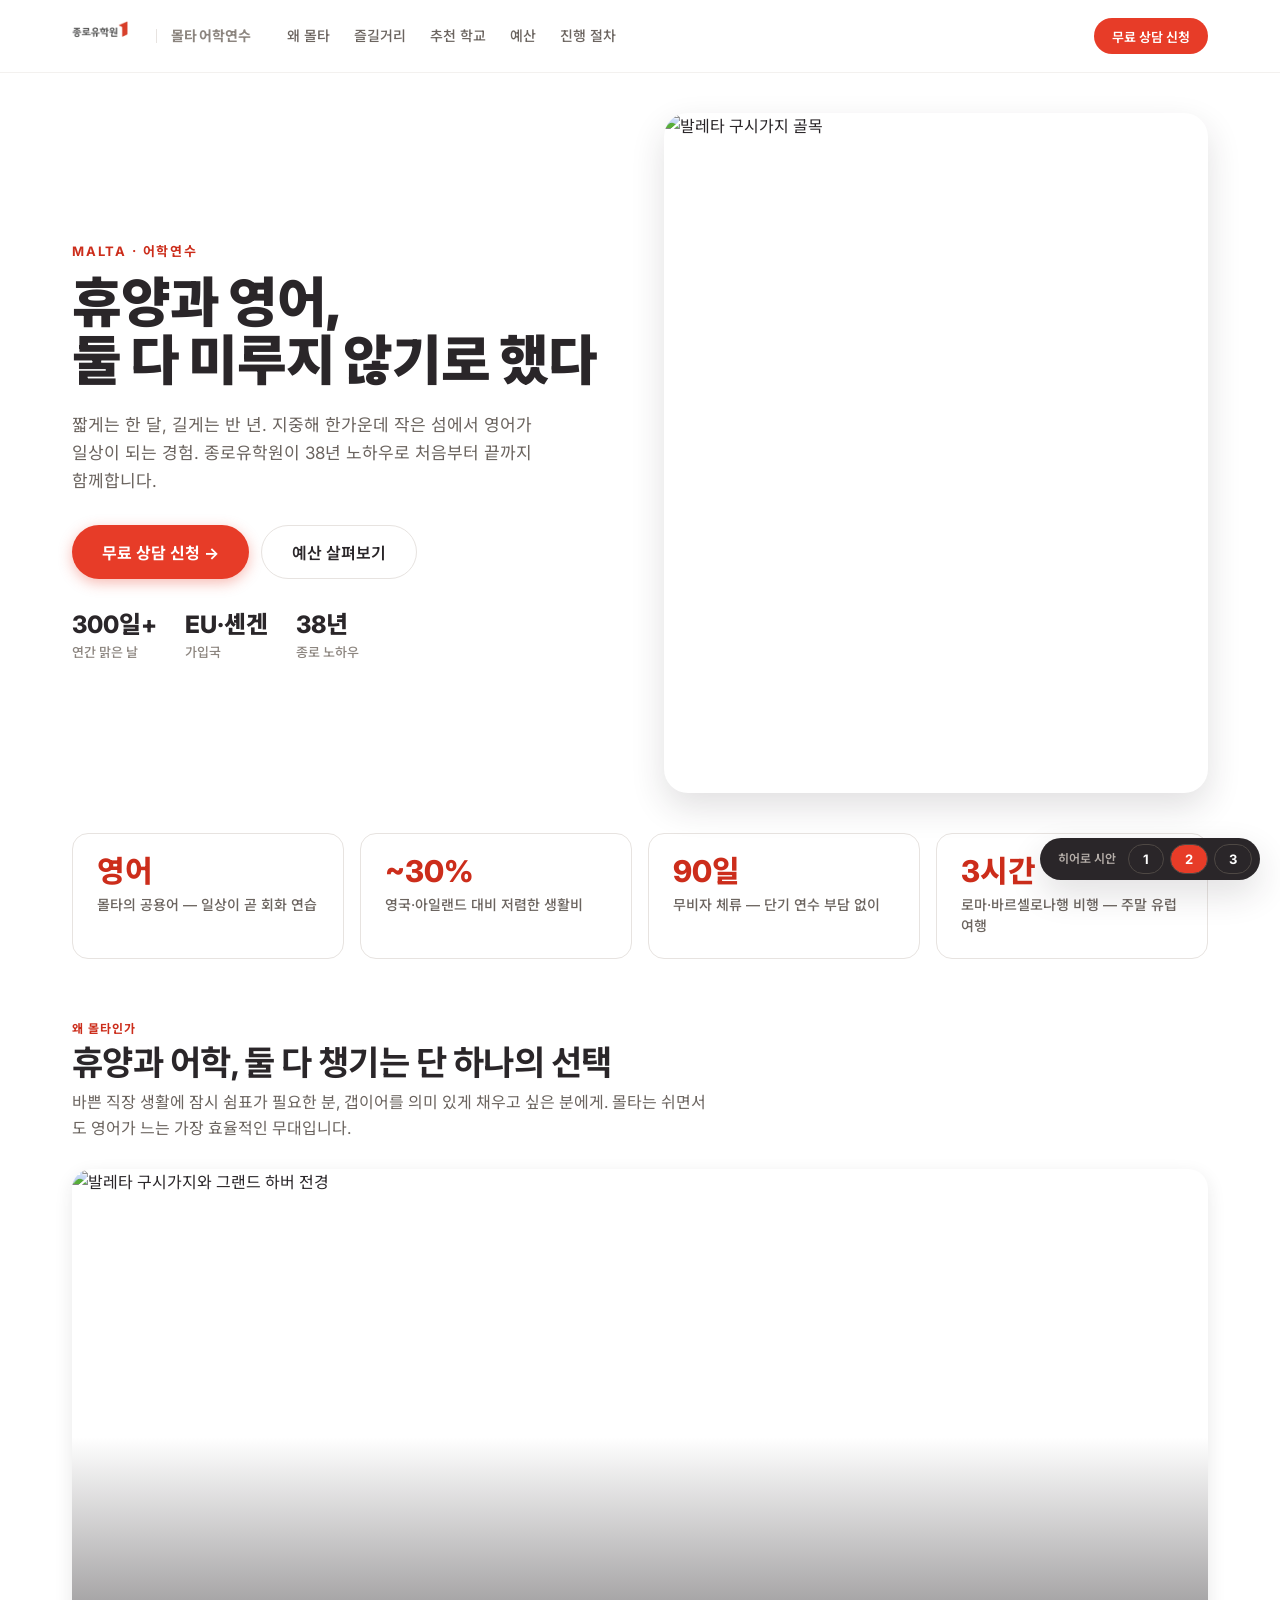
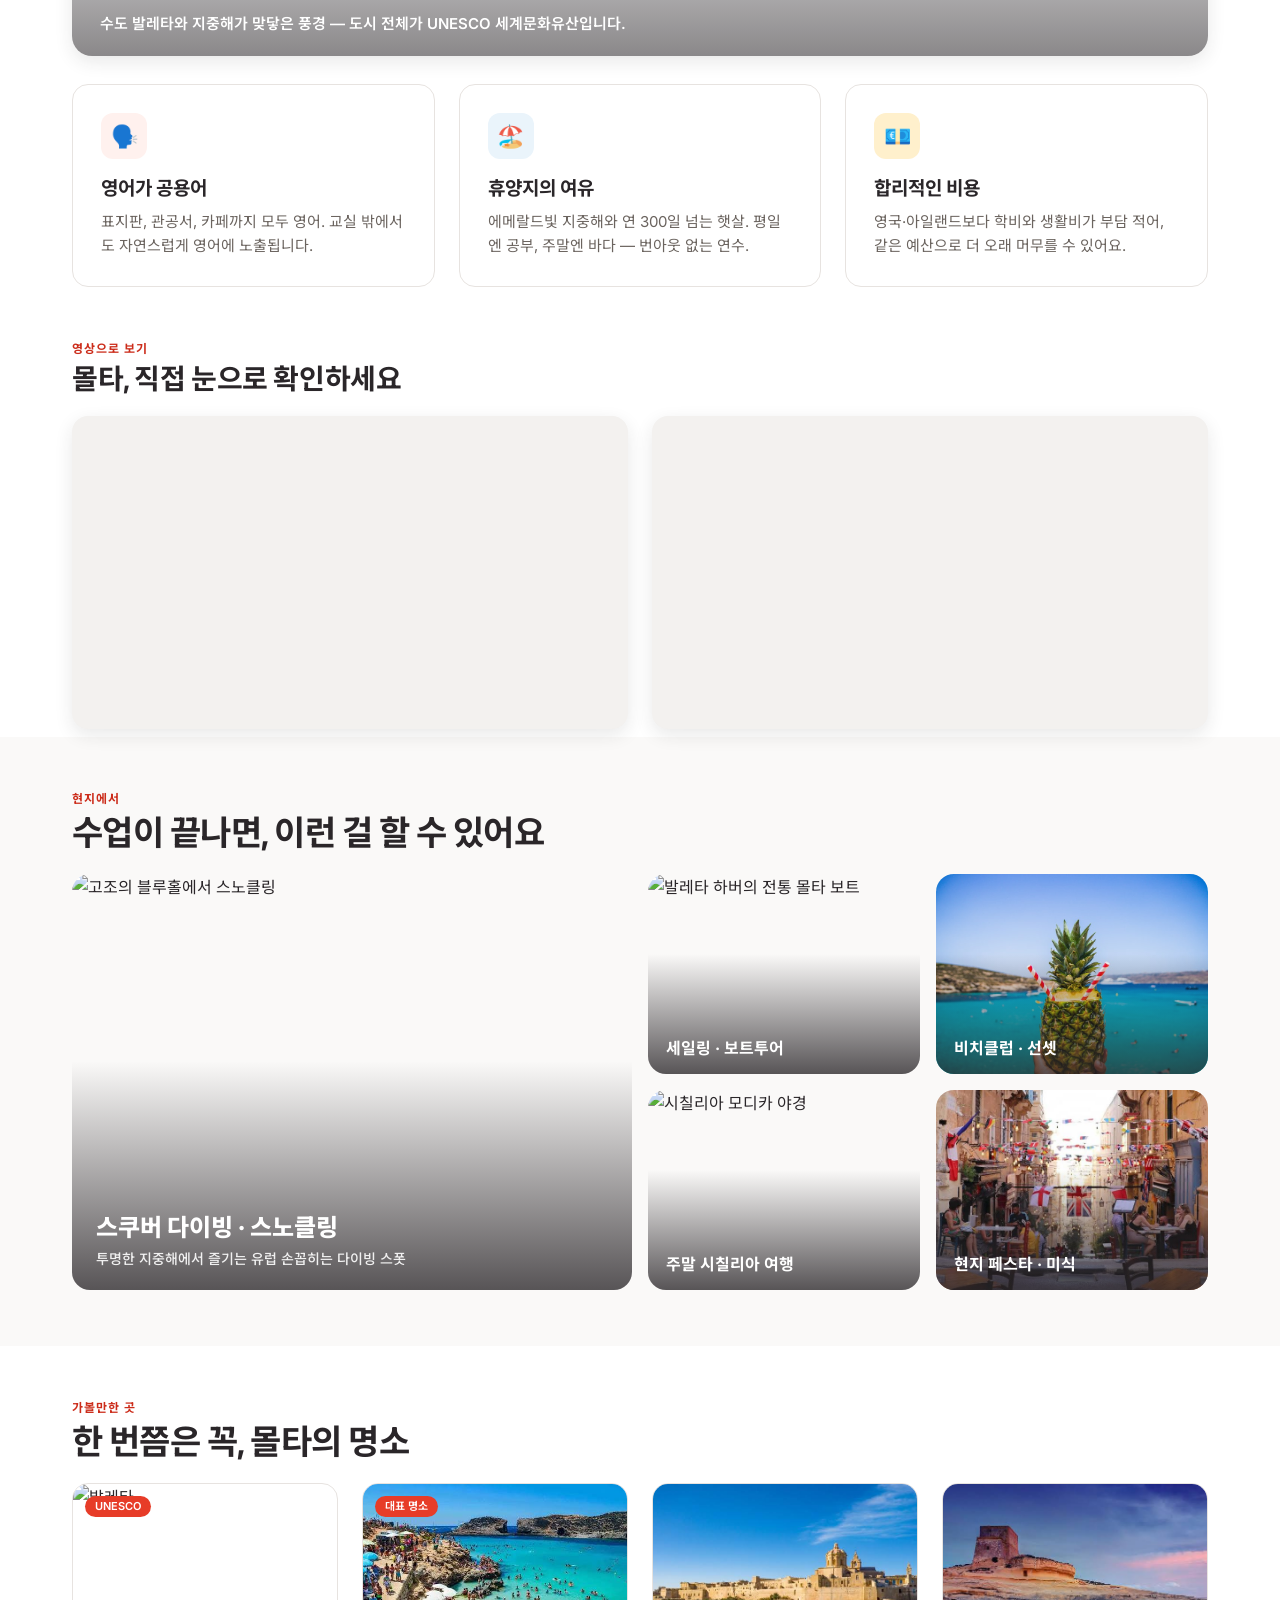
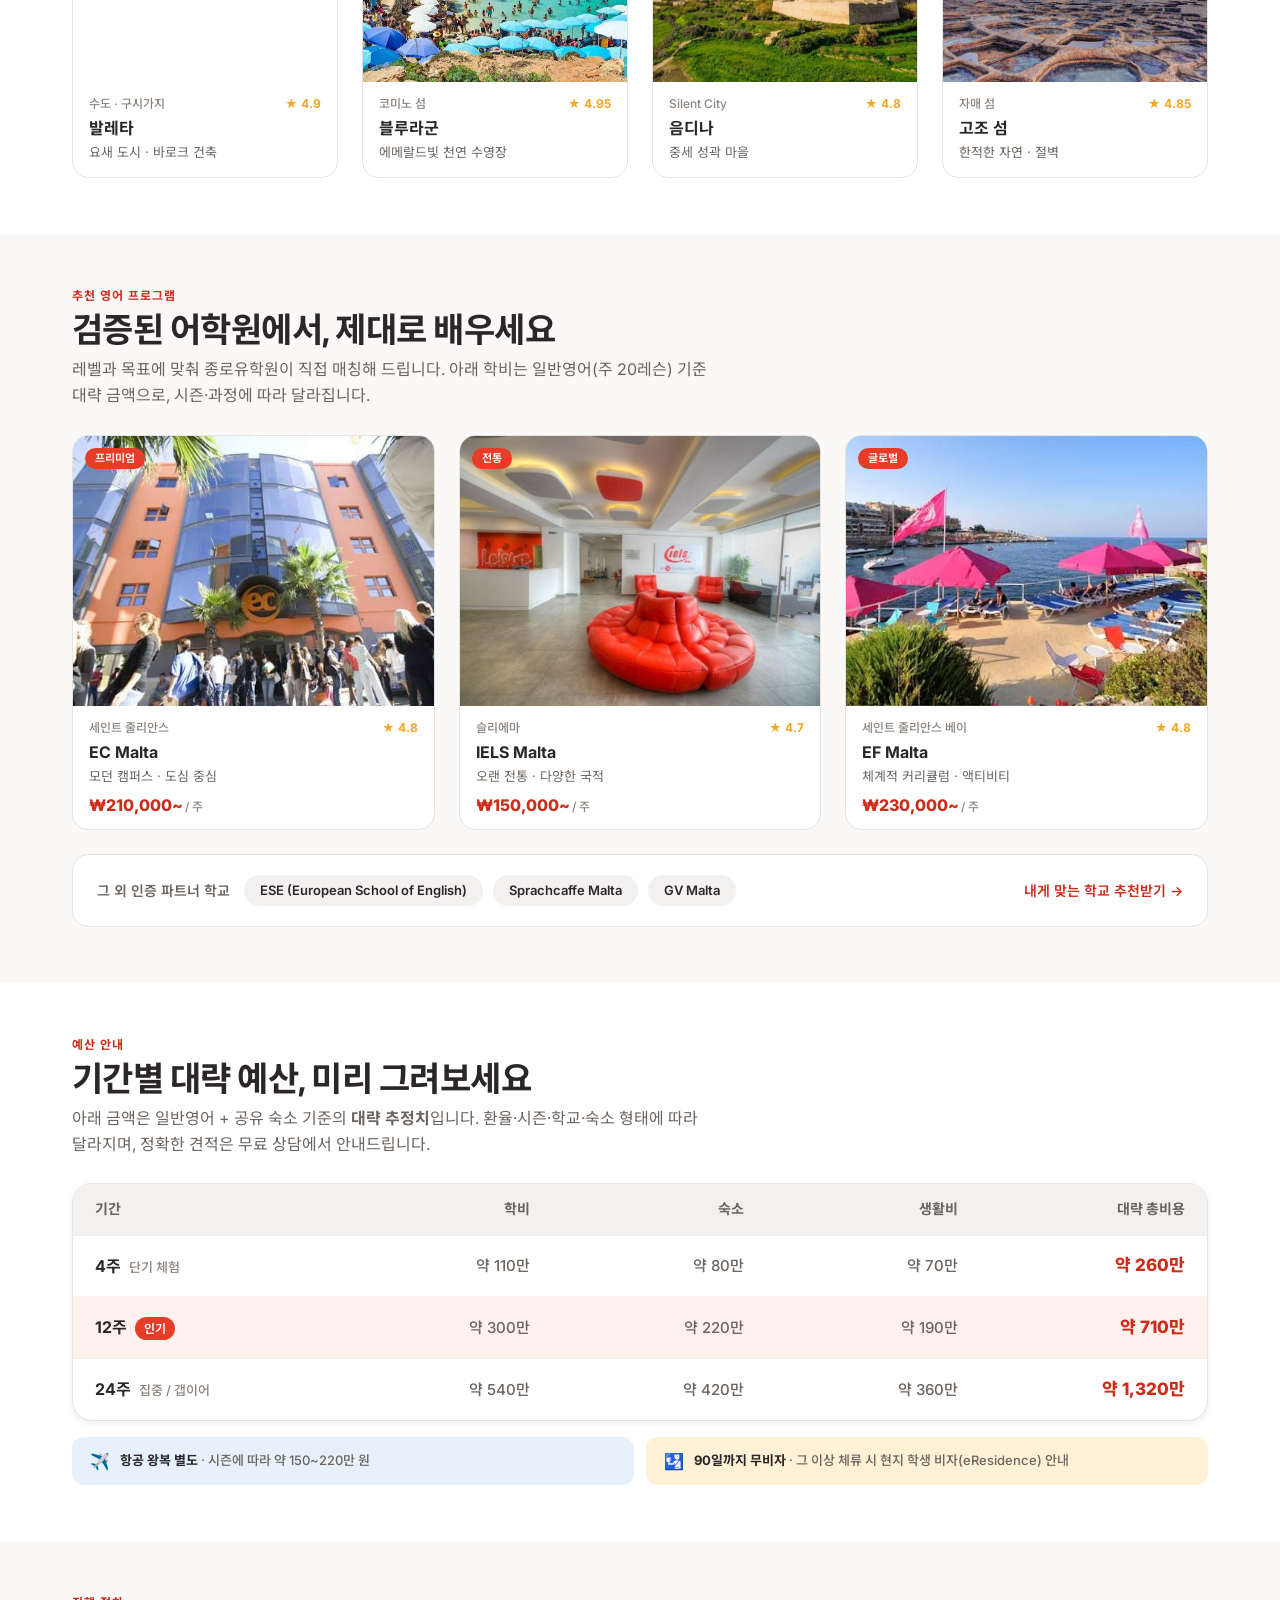
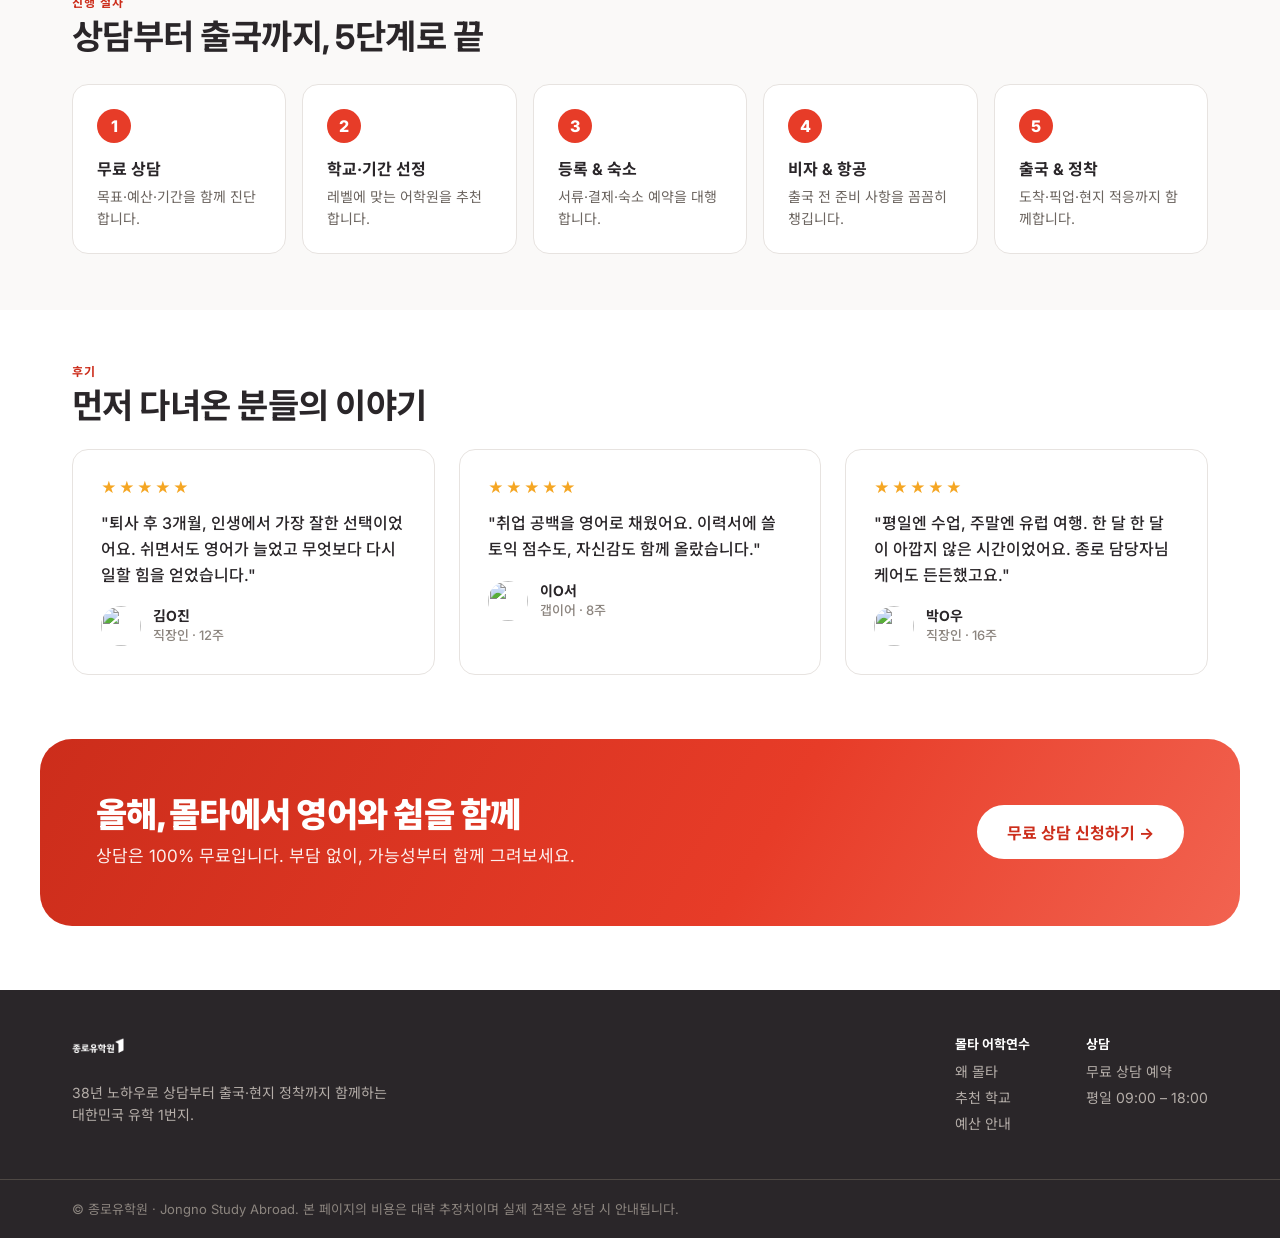
==== index.html @ cf0089ed "Add Malta language school marketing landing page" ====
<!DOCTYPE html>
<html lang="ko">
<head>
<meta charset="utf-8">
<meta name="viewport" content="width=device-width, initial-scale=1">
<title>몰타 어학연수 — 종로유학원</title>
<link rel="preconnect" href="https://fonts.googleapis.com">
<link rel="preconnect" href="https://fonts.gstatic.com" crossorigin>
<link href="https://fonts.googleapis.com/css2?family=Inter:wght@400;500;600;700;800;900&family=Noto+Sans+KR:wght@400;500;600;700;800;900&display=swap" rel="stylesheet">
<style>
/* ── Tokens ── */
:root {
  --color-primary-50:  #FFF1EE;
  --color-primary-100: #FFDED7;
  --color-primary-200: #FFB9AC;
  --color-primary-300: #FB8E7A;
  --color-primary-400: #F26350;
  --color-primary-500: #E73C28;
  --color-primary-600: #CC2D1B;
  --color-primary-700: #A62313;
  --color-accent-50:  #EAF4FB;
  --color-accent-500: #2188D9;
  --color-warm-100: #FFF0CC;
  --color-warm-500: #F5A623;
  --color-neutral-0:    #FFFFFF;
  --color-neutral-50:   #FAF9F8;
  --color-neutral-100:  #F3F1EF;
  --color-neutral-200:  #E7E3E0;
  --color-neutral-300:  #D5CFCB;
  --color-neutral-400:  #B4ADA8;
  --color-neutral-500:  #8C857F;
  --color-neutral-600:  #6B645F;
  --color-neutral-700:  #4E4844;
  --color-neutral-800:  #3E393D;
  --color-neutral-900:  #2A2629;
  --color-success-bg: #E4F5EA;
  --color-warning-bg: #FFF1D6;
  --color-info-bg:    #E6F1FB;
  --bg-base:     #FFFFFF;
  --bg-subtle:   #FAF9F8;
  --bg-muted:    #F3F1EF;
  --bg-inverse:  #2A2629;
  --text-primary:    #2A2629;
  --text-secondary:  #6B645F;
  --text-tertiary:   #8C857F;
  --border-subtle:  #F3F1EF;
  --border-default: #E7E3E0;
  --border-focus:   #2A2629;
  --font-sans: "Inter", "Noto Sans KR", -apple-system, BlinkMacSystemFont, "Apple SD Gothic Neo", "Malgun Gothic", sans-serif;
  --font-display: "Inter", "Noto Sans KR", -apple-system, sans-serif;
  --shadow-sm: 0 2px 6px rgba(42,38,41,0.08);
  --shadow-md: 0 6px 18px rgba(42,38,41,0.10);
  --shadow-lg: 0 14px 34px rgba(42,38,41,0.14);
  --ease-in-out: cubic-bezier(0.65, 0, 0.35, 1);
}

*, *::before, *::after { box-sizing: border-box; }
html { -webkit-text-size-adjust: 100%; }
body { margin: 0; font-family: var(--font-sans); color: var(--text-primary); background: var(--bg-base); -webkit-font-smoothing: antialiased; }
h1,h2,h3,h4,p,figure { margin: 0; }
a { color: inherit; text-decoration: none; }
img,svg { display: block; max-width: 100%; }
button { font: inherit; color: inherit; }

@keyframes mlt-kenburns { 0% { transform: scale(1.02); } 100% { transform: scale(1.12); } }

/* ── Button ── */
.btn {
  display: inline-flex; align-items: center; justify-content: center;
  border: none; cursor: pointer; font-family: var(--font-sans); font-weight: 600;
  border-radius: 9999px; transition: opacity 0.15s, box-shadow 0.15s;
  white-space: nowrap;
}
.btn:hover { opacity: 0.88; }
.btn-sm  { font-size: 13px; height: 36px; padding: 0 18px; }
.btn-md  { font-size: 14px; height: 42px; padding: 0 22px; }
.btn-lg  { font-size: 16px; height: 54px; padding: 0 30px; }
.btn-primary  { background: var(--color-primary-500); color: #fff; }
.btn-cta      { background: var(--color-primary-500); color: #fff; font-weight: 700; box-shadow: 0 4px 14px rgba(231,60,40,0.35); }
.btn-cta:hover { opacity: 1; box-shadow: 0 6px 20px rgba(231,60,40,0.45); }
.btn-secondary { background: transparent; color: var(--text-primary); border: 1.5px solid var(--border-default); }
.btn-inverse   { background: rgba(255,255,255,0.18); color: #fff; border: 1.5px solid rgba(255,255,255,0.35); backdrop-filter: blur(4px); }
.btn-white     { background: #fff; color: var(--color-primary-600); font-weight: 700; }

/* ── Badge ── */
.badge {
  display: inline-flex; align-items: center; height: 26px; padding: 0 12px;
  border-radius: 9999px; font: 600 12px/1 var(--font-sans); letter-spacing: 0.02em;
}
.badge-primary { background: var(--color-primary-500); color: #fff; }

/* ── Listing Card ── */
.listing-card { border-radius: 16px; overflow: hidden; background: var(--bg-base); border: 1px solid var(--border-default); display: flex; flex-direction: column; }
.listing-card-img { position: relative; aspect-ratio: 4/3; overflow: hidden; }
.listing-card-img img { position: absolute; inset: 0; width: 100%; height: 100%; object-fit: cover; }
.listing-card-badge { position: absolute; top: 12px; left: 12px; background: var(--color-primary-500); color: #fff; font: 600 11px/1 var(--font-sans); padding: 5px 10px; border-radius: 9999px; }
.listing-card-body { padding: 16px; flex: 1; display: flex; flex-direction: column; gap: 4px; }
.listing-card-top  { display: flex; justify-content: space-between; align-items: center; }
.listing-card-subtitle { font: 500 12px/1 var(--font-sans); color: var(--text-tertiary); }
.listing-card-rating   { font: 700 12px/1 var(--font-sans); color: var(--color-warm-500); }
.listing-card-title    { font: 700 16px/1.3 var(--font-display); color: var(--text-primary); margin-top: 4px; }
.listing-card-meta     { font: 400 13px/1.4 var(--font-sans); color: var(--text-secondary); }
.listing-card-price    { font: 800 16px/1 var(--font-display); color: var(--color-primary-600); margin-top: 8px; }
.listing-card-price span { font: 500 12px/1 var(--font-sans); color: var(--text-tertiary); margin-left: 2px; }

/* ── Hero variants ── */
.hero-section { display: none; }
.hero-section.active { display: block; }

/* ── Mobile ── */
@media (max-width: 768px) {
  .nav-links { display: none; }
  .header-inner { padding: 0 16px; height: 60px; }
  .trust-grid { grid-template-columns: repeat(2,1fr) !important; }
  .why-grid { grid-template-columns: 1fr !important; }
  .do-grid { grid-template-columns: 1fr !important; grid-auto-rows: auto !important; }
  .do-grid .do-big { grid-column: span 1 !important; grid-row: span 1 !important; }
  .do-grid > div { min-height: 160px; }
  .places-grid, .schools-grid, .reviews-grid { grid-template-columns: 1fr !important; }
  .process-grid { grid-template-columns: 1fr 1fr !important; }
  .budget-table { font-size: 13px; }
  .budget-table .budget-row { grid-template-columns: 1fr 1fr !important; }
  .budget-table .budget-row > div:nth-child(2),
  .budget-table .budget-row > div:nth-child(3),
  .budget-table .budget-row > div:nth-child(4) { display: none; }
  .footer-inner { flex-direction: column !important; }
  .hero2-grid { grid-template-columns: 1fr !important; }
  .cta-inner { flex-direction: column !important; text-align: center; }
  .videos-grid { grid-template-columns: 1fr !important; }
}
</style>
</head>
<body>

<!-- ── HEADER ── -->
<header style="position:sticky;top:0;z-index:50;background:rgba(255,255,255,0.92);backdrop-filter:saturate(1.4) blur(10px);border-bottom:1px solid var(--border-subtle);">
  <div class="header-inner" style="max-width:1200px;margin:0 auto;height:72px;padding:0 32px;display:flex;align-items:center;gap:28px;">
    <img src="assets/logo-color.png" alt="종로유학원" style="height:30px;width:auto;" />
    <span style="font:700 14px/1 var(--font-sans);color:var(--text-tertiary);letter-spacing:-0.01em;border-left:1px solid var(--border-default);padding-left:14px;">몰타 어학연수</span>
    <nav class="nav-links" style="display:flex;gap:24px;margin-left:8px;">
      <a href="#why"     style="font:500 14px/1 var(--font-sans);color:var(--text-secondary);">왜 몰타</a>
      <a href="#do"      style="font:500 14px/1 var(--font-sans);color:var(--text-secondary);">즐길거리</a>
      <a href="#schools" style="font:500 14px/1 var(--font-sans);color:var(--text-secondary);">추천 학교</a>
      <a href="#budget"  style="font:500 14px/1 var(--font-sans);color:var(--text-secondary);">예산</a>
      <a href="#process" style="font:500 14px/1 var(--font-sans);color:var(--text-secondary);">진행 절차</a>
    </nav>
    <div style="margin-left:auto;">
      <a href="https://www.coei.com/info/consult/reserve.php" target="_blank" rel="noopener">
        <button class="btn btn-primary btn-sm">무료 상담 신청</button>
      </a>
    </div>
  </div>
</header>

<!-- ── HERO 1: full-bleed coastal ── -->
<section id="hero1" class="hero-section" style="padding:0 32px;">
  <div style="max-width:1200px;margin:24px auto 0;position:relative;border-radius:32px;overflow:hidden;min-height:520px;display:flex;align-items:center;">
    <img src="uploads/aerial-drone-skyline-of-valletta-at-sunset-malta-2026-03-25-04-44-07-utc.jpg" alt="" style="position:absolute;inset:0;width:100%;height:100%;object-fit:cover;" />
    <div style="position:absolute;inset:0;background:linear-gradient(100deg, rgba(42,38,41,0.86) 0%, rgba(42,38,41,0.5) 50%, rgba(42,38,41,0.08) 100%);"></div>
    <div style="position:relative;padding:56px;max-width:640px;color:#fff;">
      <span class="badge badge-primary">유럽 유일의 영어 공용어 휴양지, 몰타</span>
      <h1 style="font:900 56px/1.05 var(--font-display);letter-spacing:-0.02em;margin:18px 0 0;">지중해 섬에서 보내는<br>가장 단단한 3개월</h1>
      <p style="font:400 17px/1.65 var(--font-sans);color:rgba(255,255,255,0.9);margin:18px 0 0;max-width:500px;">영어가 공용어인 휴양지 몰타에서, 일상처럼 영어를 익히세요. 종로유학원이 학교 선정부터 비자·출국·현지 정착까지 차분히 함께합니다.</p>
      <div style="display:flex;gap:12px;margin-top:30px;flex-wrap:wrap;">
        <a href="https://www.coei.com/info/consult/reserve.php" target="_blank" rel="noopener"><button class="btn btn-cta btn-lg">무료 상담 신청 →</button></a>
        <a href="#schools"><button class="btn btn-inverse btn-lg">학교 둘러보기</button></a>
      </div>
    </div>
  </div>
</section>

<!-- ── HERO 2: editorial split (default) ── -->
<section id="hero2" class="hero-section active" style="max-width:1200px;margin:40px auto 0;padding:0 32px;">
  <div class="hero2-grid" style="display:grid;grid-template-columns:1fr 1fr;gap:48px;align-items:center;">
    <div style="padding:8px 0;">
      <div style="font:700 13px/1 var(--font-sans);letter-spacing:0.14em;color:var(--color-primary-600);">MALTA · 어학연수</div>
      <h1 style="font:900 54px/1.08 var(--font-display);letter-spacing:-0.02em;margin:16px 0 0;">휴양과 영어,<br>둘 다 미루지 않기로 했다</h1>
      <p style="font:400 17px/1.65 var(--font-sans);color:var(--text-secondary);margin:20px 0 0;max-width:460px;">짧게는 한 달, 길게는 반 년. 지중해 한가운데 작은 섬에서 영어가 일상이 되는 경험. 종로유학원이 38년 노하우로 처음부터 끝까지 함께합니다.</p>
      <div style="display:flex;gap:12px;margin-top:30px;flex-wrap:wrap;">
        <a href="https://www.coei.com/info/consult/reserve.php" target="_blank" rel="noopener"><button class="btn btn-cta btn-lg">무료 상담 신청 →</button></a>
        <a href="#budget"><button class="btn btn-secondary btn-lg">예산 살펴보기</button></a>
      </div>
      <div style="display:flex;gap:28px;margin-top:34px;">
        <div><div style="font:800 24px/1 var(--font-display);color:var(--text-primary);">300일+</div><div style="font:500 13px/1.4 var(--font-sans);color:var(--text-tertiary);margin-top:6px;">연간 맑은 날</div></div>
        <div><div style="font:800 24px/1 var(--font-display);color:var(--text-primary);">EU·셴겐</div><div style="font:500 13px/1.4 var(--font-sans);color:var(--text-tertiary);margin-top:6px;">가입국</div></div>
        <div><div style="font:800 24px/1 var(--font-display);color:var(--text-primary);">38년</div><div style="font:500 13px/1.4 var(--font-sans);color:var(--text-tertiary);margin-top:6px;">종로 노하우</div></div>
      </div>
    </div>
    <div style="position:relative;border-radius:24px;overflow:hidden;aspect-ratio:4/5;box-shadow:var(--shadow-lg);">
      <img src="uploads/valletta-old-medieval-street-2026-03-25-23-25-30-utc.jpg" alt="발레타 구시가지 골목" style="position:absolute;inset:0;width:100%;height:100%;object-fit:cover;transform-origin:center;animation:mlt-kenburns 14s var(--ease-in-out) infinite alternate;" />
    </div>
  </div>
</section>

<!-- ── HERO 3: centered glass stat bar ── -->
<section id="hero3" class="hero-section" style="padding:0 32px;">
  <div style="max-width:1200px;margin:24px auto 0;position:relative;border-radius:32px;overflow:hidden;min-height:560px;display:flex;flex-direction:column;align-items:center;justify-content:center;text-align:center;">
    <img src="uploads/aerial-view-of-old-town-buildings-near-water-in-va-2026-03-18-17-34-33-utc.jpg" alt="" style="position:absolute;inset:0;width:100%;height:100%;object-fit:cover;" />
    <div style="position:absolute;inset:0;background:linear-gradient(180deg, rgba(42,38,41,0.55) 0%, rgba(42,38,41,0.3) 40%, rgba(42,38,41,0.7) 100%);"></div>
    <div style="position:relative;padding:64px 32px 120px;color:#fff;max-width:760px;">
      <span class="badge badge-primary">몰타 어학연수</span>
      <h1 style="font:900 60px/1.05 var(--font-display);letter-spacing:-0.02em;margin:18px 0 0;">몰타에서는,<br>영어가 일상이 됩니다</h1>
      <p style="font:400 18px/1.65 var(--font-sans);color:rgba(255,255,255,0.92);margin:20px auto 0;max-width:540px;">영어 공용어 국가에서 보내는 휴양 같은 어학연수. 종로유학원이 학교부터 출국까지 함께합니다.</p>
      <div style="display:flex;gap:12px;margin-top:30px;justify-content:center;">
        <a href="https://www.coei.com/info/consult/reserve.php" target="_blank" rel="noopener"><button class="btn btn-cta btn-lg">무료 상담 신청 →</button></a>
      </div>
    </div>
    <div style="position:absolute;left:50%;bottom:24px;transform:translateX(-50%);display:flex;gap:8px;background:rgba(255,255,255,0.14);backdrop-filter:blur(12px);border:1px solid rgba(255,255,255,0.22);border-radius:18px;padding:14px 10px;color:#fff;white-space:nowrap;">
      <div style="padding:4px 22px;text-align:center;"><div style="font:800 20px/1 var(--font-display);">영어 공용어</div><div style="font:500 12px/1.3 var(--font-sans);opacity:0.82;margin-top:5px;">현지 공식 언어</div></div>
      <div style="width:1px;background:rgba(255,255,255,0.22);"></div>
      <div style="padding:4px 22px;text-align:center;"><div style="font:800 20px/1 var(--font-display);">300일+</div><div style="font:500 12px/1.3 var(--font-sans);opacity:0.82;margin-top:5px;">연간 일조량</div></div>
      <div style="width:1px;background:rgba(255,255,255,0.22);"></div>
      <div style="padding:4px 22px;text-align:center;"><div style="font:800 20px/1 var(--font-display);">€ 유로</div><div style="font:500 12px/1.3 var(--font-sans);opacity:0.82;margin-top:5px;">EU·셴겐 가입</div></div>
    </div>
  </div>
</section>

<!-- ── TRUST STRIP ── -->
<section style="max-width:1200px;margin:0 auto;padding:40px 32px 8px;">
  <div class="trust-grid" style="display:grid;grid-template-columns:repeat(4,1fr);gap:16px;">
    <div style="border:1px solid var(--border-default);border-radius:16px;padding:22px 24px;">
      <div style="font:800 30px/1 var(--font-display);color:var(--color-primary-600);">영어</div>
      <div style="font:500 14px/1.5 var(--font-sans);color:var(--text-secondary);margin-top:8px;">몰타의 공용어 — 일상이 곧 회화 연습</div>
    </div>
    <div style="border:1px solid var(--border-default);border-radius:16px;padding:22px 24px;">
      <div style="font:800 30px/1 var(--font-display);color:var(--color-primary-600);">~30%</div>
      <div style="font:500 14px/1.5 var(--font-sans);color:var(--text-secondary);margin-top:8px;">영국·아일랜드 대비 저렴한 생활비</div>
    </div>
    <div style="border:1px solid var(--border-default);border-radius:16px;padding:22px 24px;">
      <div style="font:800 30px/1 var(--font-display);color:var(--color-primary-600);">90일</div>
      <div style="font:500 14px/1.5 var(--font-sans);color:var(--text-secondary);margin-top:8px;">무비자 체류 — 단기 연수 부담 없이</div>
    </div>
    <div style="border:1px solid var(--border-default);border-radius:16px;padding:22px 24px;">
      <div style="font:800 30px/1 var(--font-display);color:var(--color-primary-600);">3시간</div>
      <div style="font:500 14px/1.5 var(--font-sans);color:var(--text-secondary);margin-top:8px;">로마·바르셀로나행 비행 — 주말 유럽 여행</div>
    </div>
  </div>
</section>

<!-- ── WHY MALTA ── -->
<section id="why" style="max-width:1200px;margin:0 auto;padding:56px 32px;scroll-margin-top:88px;">
  <div style="font:700 12px/1 var(--font-sans);letter-spacing:0.08em;text-transform:uppercase;color:var(--color-primary-600);margin-bottom:8px;">왜 몰타인가</div>
  <h2 style="font:700 34px/1.15 var(--font-display);letter-spacing:-0.015em;margin:0 0 8px;">휴양과 어학, 둘 다 챙기는 단 하나의 선택</h2>
  <p style="font:400 16px/1.6 var(--font-sans);color:var(--text-secondary);margin:0 0 28px;max-width:640px;">바쁜 직장 생활에 잠시 쉼표가 필요한 분, 갭이어를 의미 있게 채우고 싶은 분에게. 몰타는 쉬면서도 영어가 느는 가장 효율적인 무대입니다.</p>
  <div style="position:relative;border-radius:20px;overflow:hidden;aspect-ratio:21/9;margin:0 0 28px;box-shadow:var(--shadow-md);">
    <img src="uploads/aerial-view-of-old-town-buildings-near-water-in-va-2026-03-18-17-34-33-utc.jpg" alt="발레타 구시가지와 그랜드 하버 전경" style="position:absolute;inset:0;width:100%;height:100%;object-fit:cover;" />
    <div style="position:absolute;inset:0;background:linear-gradient(180deg,transparent 55%,rgba(42,38,41,0.55));"></div>
    <div style="position:absolute;left:28px;bottom:22px;color:#fff;font:600 15px/1.4 var(--font-sans);">수도 발레타와 지중해가 맞닿은 풍경 — 도시 전체가 UNESCO 세계문화유산입니다.</div>
  </div>
  <div class="why-grid" style="display:grid;grid-template-columns:repeat(3,1fr);gap:24px;">
    <div style="border:1px solid var(--border-default);border-radius:16px;padding:28px;">
      <div style="width:46px;height:46px;border-radius:12px;background:var(--color-primary-50);display:flex;align-items:center;justify-content:center;font-size:22px;">🗣️</div>
      <h3 style="font:700 19px/1.3 var(--font-display);margin:18px 0 8px;">영어가 공용어</h3>
      <p style="font:400 15px/1.6 var(--font-sans);color:var(--text-secondary);margin:0;">표지판, 관공서, 카페까지 모두 영어. 교실 밖에서도 자연스럽게 영어에 노출됩니다.</p>
    </div>
    <div style="border:1px solid var(--border-default);border-radius:16px;padding:28px;">
      <div style="width:46px;height:46px;border-radius:12px;background:var(--color-accent-50);display:flex;align-items:center;justify-content:center;font-size:22px;">🏖️</div>
      <h3 style="font:700 19px/1.3 var(--font-display);margin:18px 0 8px;">휴양지의 여유</h3>
      <p style="font:400 15px/1.6 var(--font-sans);color:var(--text-secondary);margin:0;">에메랄드빛 지중해와 연 300일 넘는 햇살. 평일엔 공부, 주말엔 바다 — 번아웃 없는 연수.</p>
    </div>
    <div style="border:1px solid var(--border-default);border-radius:16px;padding:28px;">
      <div style="width:46px;height:46px;border-radius:12px;background:var(--color-warm-100);display:flex;align-items:center;justify-content:center;font-size:22px;">💶</div>
      <h3 style="font:700 19px/1.3 var(--font-display);margin:18px 0 8px;">합리적인 비용</h3>
      <p style="font:400 15px/1.6 var(--font-sans);color:var(--text-secondary);margin:0;">영국·아일랜드보다 학비와 생활비가 부담 적어, 같은 예산으로 더 오래 머무를 수 있어요.</p>
    </div>
  </div>
</section>

<!-- ── VIDEOS ── -->
<section style="max-width:1200px;margin:0 auto;padding:0 32px 8px;">
  <div style="font:700 12px/1 var(--font-sans);letter-spacing:0.08em;text-transform:uppercase;color:var(--color-primary-600);margin-bottom:8px;">영상으로 보기</div>
  <h2 style="font:700 28px/1.2 var(--font-display);letter-spacing:-0.015em;margin:0 0 20px;">몰타, 직접 눈으로 확인하세요</h2>
  <div class="videos-grid" style="display:grid;grid-template-columns:repeat(2,1fr);gap:24px;">
    <div style="position:relative;border-radius:16px;overflow:hidden;aspect-ratio:16/9;box-shadow:var(--shadow-md);background:var(--bg-muted);">
      <iframe src="https://www.youtube.com/embed/Gjx9Lp4HbQw" title="몰타 어학연수 영상 1" allow="accelerometer; autoplay; clipboard-write; encrypted-media; gyroscope; picture-in-picture; web-share" allowfullscreen style="position:absolute;inset:0;width:100%;height:100%;border:0;"></iframe>
    </div>
    <div style="position:relative;border-radius:16px;overflow:hidden;aspect-ratio:16/9;box-shadow:var(--shadow-md);background:var(--bg-muted);">
      <iframe src="https://www.youtube.com/embed/RwNusa8b1Lo" title="몰타 어학연수 영상 2" allow="accelerometer; autoplay; clipboard-write; encrypted-media; gyroscope; picture-in-picture; web-share" allowfullscreen style="position:absolute;inset:0;width:100%;height:100%;border:0;"></iframe>
    </div>
  </div>
</section>

<!-- ── THINGS TO DO ── -->
<section id="do" style="background:var(--bg-subtle);scroll-margin-top:72px;">
  <div style="max-width:1200px;margin:0 auto;padding:56px 32px;">
    <div style="font:700 12px/1 var(--font-sans);letter-spacing:0.08em;text-transform:uppercase;color:var(--color-primary-600);margin-bottom:8px;">현지에서</div>
    <h2 style="font:700 34px/1.15 var(--font-display);letter-spacing:-0.015em;margin:0 0 22px;">수업이 끝나면, 이런 걸 할 수 있어요</h2>
    <div class="do-grid" style="display:grid;grid-template-columns:repeat(4,1fr);grid-auto-rows:200px;gap:16px;">
      <div class="do-big" style="grid-column:span 2;grid-row:span 2;position:relative;border-radius:18px;overflow:hidden;">
        <img src="uploads/deep-blue-hole-at-the-world-famous-azure-window-in-2026-03-09-03-24-26-utc.jpg" alt="고조의 블루홀에서 스노클링" style="position:absolute;inset:0;width:100%;height:100%;object-fit:cover;" />
        <div style="position:absolute;inset:0;background:linear-gradient(180deg,transparent 45%,rgba(42,38,41,0.78));"></div>
        <div style="position:absolute;left:24px;bottom:22px;color:#fff;">
          <div style="font:800 24px/1.2 var(--font-display);">스쿠버 다이빙 · 스노클링</div>
          <div style="font:500 14px/1.4 var(--font-sans);opacity:0.9;margin-top:6px;">투명한 지중해에서 즐기는 유럽 손꼽히는 다이빙 스폿</div>
        </div>
      </div>
      <div style="position:relative;border-radius:18px;overflow:hidden;">
        <img src="uploads/boats-floating-against-valletta-city-background-ma-2026-03-08-23-03-34-utc.jpg" alt="발레타 하버의 전통 몰타 보트" style="position:absolute;inset:0;width:100%;height:100%;object-fit:cover;" />
        <div style="position:absolute;inset:0;background:linear-gradient(180deg,transparent 40%,rgba(42,38,41,0.78));"></div>
        <div style="position:absolute;left:18px;bottom:16px;color:#fff;font:700 16px/1.2 var(--font-display);">세일링 · 보트투어</div>
      </div>
      <div style="position:relative;border-radius:18px;overflow:hidden;">
        <img src="uploads/MDAxNTYyNzAxMjkzMTA0.BKxtpZO1ntLmvtapdTUyyEOlKYW1l0pUGX9wEHr49_0g.TkXTMiQEcISc6g8wfQIARpZ0bCH0fQJR6NO-lwMSaKIg.png" alt="블루라군 해변" style="position:absolute;inset:0;width:100%;height:100%;object-fit:cover;" />
        <div style="position:absolute;inset:0;background:linear-gradient(180deg,transparent 40%,rgba(42,38,41,0.78));"></div>
        <div style="position:absolute;left:18px;bottom:16px;color:#fff;font:700 16px/1.2 var(--font-display);">비치클럽 · 선셋</div>
      </div>
      <div style="position:relative;border-radius:18px;overflow:hidden;">
        <img src="uploads/modica-in-sicily-2026-03-24-09-10-25-utc.jpg" alt="시칠리아 모디카 야경" style="position:absolute;inset:0;width:100%;height:100%;object-fit:cover;" />
        <div style="position:absolute;inset:0;background:linear-gradient(180deg,transparent 40%,rgba(42,38,41,0.78));"></div>
        <div style="position:absolute;left:18px;bottom:16px;color:#fff;font:700 16px/1.2 var(--font-display);">주말 시칠리아 여행</div>
      </div>
      <div style="position:relative;border-radius:18px;overflow:hidden;">
        <img src="uploads/image%20(4).png" alt="발레타의 야외 레스토랑 거리" style="position:absolute;inset:0;width:100%;height:100%;object-fit:cover;" />
        <div style="position:absolute;inset:0;background:linear-gradient(180deg,transparent 40%,rgba(42,38,41,0.78));"></div>
        <div style="position:absolute;left:18px;bottom:16px;color:#fff;font:700 16px/1.2 var(--font-display);">현지 페스타 · 미식</div>
      </div>
    </div>
  </div>
</section>

<!-- ── PLACES TO VISIT ── -->
<section id="places" style="max-width:1200px;margin:0 auto;padding:56px 32px;scroll-margin-top:72px;">
  <div style="font:700 12px/1 var(--font-sans);letter-spacing:0.08em;text-transform:uppercase;color:var(--color-primary-600);margin-bottom:8px;">가볼만한 곳</div>
  <h2 style="font:700 34px/1.15 var(--font-display);letter-spacing:-0.015em;margin:0 0 22px;">한 번쯤은 꼭, 몰타의 명소</h2>
  <div class="places-grid" style="display:grid;grid-template-columns:repeat(4,1fr);gap:24px;">
    <div class="listing-card">
      <div class="listing-card-img">
        <img src="uploads/aerial-drone-skyline-of-valletta-at-sunset-malta-2026-03-25-04-44-07-utc.jpg" alt="발레타" />
        <span class="listing-card-badge">UNESCO</span>
      </div>
      <div class="listing-card-body">
        <div class="listing-card-top"><span class="listing-card-subtitle">수도 · 구시가지</span><span class="listing-card-rating">★ 4.9</span></div>
        <div class="listing-card-title">발레타</div>
        <div class="listing-card-meta">요새 도시 · 바로크 건축</div>
      </div>
    </div>
    <div class="listing-card">
      <div class="listing-card-img">
        <img src="uploads/image%20(5).png" alt="블루라군" />
        <span class="listing-card-badge">대표 명소</span>
      </div>
      <div class="listing-card-body">
        <div class="listing-card-top"><span class="listing-card-subtitle">코미노 섬</span><span class="listing-card-rating">★ 4.95</span></div>
        <div class="listing-card-title">블루라군</div>
        <div class="listing-card-meta">에메랄드빛 천연 수영장</div>
      </div>
    </div>
    <div class="listing-card">
      <div class="listing-card-img">
        <img src="uploads/image%20(6).png" alt="음디나" />
      </div>
      <div class="listing-card-body">
        <div class="listing-card-top"><span class="listing-card-subtitle">Silent City</span><span class="listing-card-rating">★ 4.8</span></div>
        <div class="listing-card-title">음디나</div>
        <div class="listing-card-meta">중세 성곽 마을</div>
      </div>
    </div>
    <div class="listing-card">
      <div class="listing-card-img">
        <img src="uploads/image%20(7).png" alt="고조 섬" />
      </div>
      <div class="listing-card-body">
        <div class="listing-card-top"><span class="listing-card-subtitle">자매 섬</span><span class="listing-card-rating">★ 4.85</span></div>
        <div class="listing-card-title">고조 섬</div>
        <div class="listing-card-meta">한적한 자연 · 절벽</div>
      </div>
    </div>
  </div>
</section>

<!-- ── SCHOOLS ── -->
<section id="schools" style="background:var(--bg-subtle);scroll-margin-top:72px;">
  <div style="max-width:1200px;margin:0 auto;padding:56px 32px;">
    <div style="font:700 12px/1 var(--font-sans);letter-spacing:0.08em;text-transform:uppercase;color:var(--color-primary-600);margin-bottom:8px;">추천 영어 프로그램</div>
    <h2 style="font:700 34px/1.15 var(--font-display);letter-spacing:-0.015em;margin:0 0 8px;">검증된 어학원에서, 제대로 배우세요</h2>
    <p style="font:400 16px/1.6 var(--font-sans);color:var(--text-secondary);margin:0 0 26px;max-width:640px;">레벨과 목표에 맞춰 종로유학원이 직접 매칭해 드립니다. 아래 학비는 일반영어(주 20레슨) 기준 대략 금액으로, 시즌·과정에 따라 달라집니다.</p>
    <div class="schools-grid" style="display:grid;grid-template-columns:repeat(3,1fr);gap:24px;">
      <div class="listing-card">
        <div class="listing-card-img">
          <img src="uploads/image%20(8).png" alt="EC Malta" />
          <span class="listing-card-badge">프리미엄</span>
        </div>
        <div class="listing-card-body">
          <div class="listing-card-top"><span class="listing-card-subtitle">세인트 줄리안스</span><span class="listing-card-rating">★ 4.8</span></div>
          <div class="listing-card-title">EC Malta</div>
          <div class="listing-card-meta">모던 캠퍼스 · 도심 중심</div>
          <div class="listing-card-price">₩210,000~<span>/ 주</span></div>
        </div>
      </div>
      <div class="listing-card">
        <div class="listing-card-img">
          <img src="uploads/iels-malta-27697.png" alt="IELS Malta" />
          <span class="listing-card-badge">전통</span>
        </div>
        <div class="listing-card-body">
          <div class="listing-card-top"><span class="listing-card-subtitle">슬리에마</span><span class="listing-card-rating">★ 4.7</span></div>
          <div class="listing-card-title">IELS Malta</div>
          <div class="listing-card-meta">오랜 전통 · 다양한 국적</div>
          <div class="listing-card-price">₩150,000~<span>/ 주</span></div>
        </div>
      </div>
      <div class="listing-card">
        <div class="listing-card-img">
          <img src="uploads/image%20(9).png" alt="EF Malta" />
          <span class="listing-card-badge">글로벌</span>
        </div>
        <div class="listing-card-body">
          <div class="listing-card-top"><span class="listing-card-subtitle">세인트 줄리안스 베이</span><span class="listing-card-rating">★ 4.8</span></div>
          <div class="listing-card-title">EF Malta</div>
          <div class="listing-card-meta">체계적 커리큘럼 · 액티비티</div>
          <div class="listing-card-price">₩230,000~<span>/ 주</span></div>
        </div>
      </div>
    </div>
    <div style="display:flex;align-items:center;gap:14px;flex-wrap:wrap;margin-top:24px;padding:20px 24px;background:var(--bg-base);border:1px solid var(--border-default);border-radius:16px;">
      <span style="font:600 14px/1.4 var(--font-sans);color:var(--text-secondary);">그 외 인증 파트너 학교</span>
      <div style="display:flex;gap:10px;flex-wrap:wrap;">
        <span style="font:600 13px/1 var(--font-sans);color:var(--text-primary);background:var(--bg-muted);border-radius:9999px;padding:9px 16px;">ESE (European School of English)</span>
        <span style="font:600 13px/1 var(--font-sans);color:var(--text-primary);background:var(--bg-muted);border-radius:9999px;padding:9px 16px;">Sprachcaffe Malta</span>
        <span style="font:600 13px/1 var(--font-sans);color:var(--text-primary);background:var(--bg-muted);border-radius:9999px;padding:9px 16px;">GV Malta</span>
      </div>
      <a href="https://www.coei.com/info/consult/reserve.php" target="_blank" rel="noopener" style="margin-left:auto;font:600 14px/1 var(--font-sans);color:var(--color-primary-600);">내게 맞는 학교 추천받기 →</a>
    </div>
  </div>
</section>

<!-- ── BUDGET ── -->
<section id="budget" style="max-width:1200px;margin:0 auto;padding:56px 32px;scroll-margin-top:72px;">
  <div style="font:700 12px/1 var(--font-sans);letter-spacing:0.08em;text-transform:uppercase;color:var(--color-primary-600);margin-bottom:8px;">예산 안내</div>
  <h2 style="font:700 34px/1.15 var(--font-display);letter-spacing:-0.015em;margin:0 0 8px;">기간별 대략 예산, 미리 그려보세요</h2>
  <p style="font:400 16px/1.6 var(--font-sans);color:var(--text-secondary);margin:0 0 26px;max-width:640px;">아래 금액은 일반영어 + 공유 숙소 기준의 <strong>대략 추정치</strong>입니다. 환율·시즌·학교·숙소 형태에 따라 달라지며, 정확한 견적은 무료 상담에서 안내드립니다.</p>
  <div class="budget-table" style="border:1px solid var(--border-default);border-radius:20px;overflow:hidden;background:var(--bg-base);box-shadow:var(--shadow-sm);">
    <div style="display:grid;grid-template-columns:1.2fr 1fr 1fr 1fr 1.1fr;background:var(--bg-muted);font:700 14px/1.3 var(--font-sans);color:var(--text-secondary);">
      <div style="padding:16px 22px;">기간</div>
      <div style="padding:16px 14px;text-align:right;">학비</div>
      <div style="padding:16px 14px;text-align:right;">숙소</div>
      <div style="padding:16px 14px;text-align:right;">생활비</div>
      <div style="padding:16px 22px;text-align:right;">대략 총비용</div>
    </div>
    <div class="budget-row" style="display:grid;grid-template-columns:1.2fr 1fr 1fr 1fr 1.1fr;border-top:1px solid var(--border-subtle);align-items:center;">
      <div style="padding:20px 22px;font:700 16px/1.3 var(--font-display);">4주<span style="font:500 13px/1 var(--font-sans);color:var(--text-tertiary);margin-left:8px;">단기 체험</span></div>
      <div style="padding:20px 14px;text-align:right;font:500 15px/1 var(--font-sans);color:var(--text-secondary);">약 110만</div>
      <div style="padding:20px 14px;text-align:right;font:500 15px/1 var(--font-sans);color:var(--text-secondary);">약 80만</div>
      <div style="padding:20px 14px;text-align:right;font:500 15px/1 var(--font-sans);color:var(--text-secondary);">약 70만</div>
      <div style="padding:20px 22px;text-align:right;font:800 17px/1 var(--font-display);color:var(--color-primary-600);">약 260만</div>
    </div>
    <div class="budget-row" style="display:grid;grid-template-columns:1.2fr 1fr 1fr 1fr 1.1fr;border-top:1px solid var(--border-subtle);align-items:center;background:var(--color-primary-50);">
      <div style="padding:20px 22px;font:700 16px/1.3 var(--font-display);">12주<span style="font:600 12px/1 var(--font-sans);color:#fff;background:var(--color-primary-500);border-radius:9999px;padding:4px 9px;margin-left:8px;">인기</span></div>
      <div style="padding:20px 14px;text-align:right;font:500 15px/1 var(--font-sans);color:var(--text-secondary);">약 300만</div>
      <div style="padding:20px 14px;text-align:right;font:500 15px/1 var(--font-sans);color:var(--text-secondary);">약 220만</div>
      <div style="padding:20px 14px;text-align:right;font:500 15px/1 var(--font-sans);color:var(--text-secondary);">약 190만</div>
      <div style="padding:20px 22px;text-align:right;font:800 17px/1 var(--font-display);color:var(--color-primary-600);">약 710만</div>
    </div>
    <div class="budget-row" style="display:grid;grid-template-columns:1.2fr 1fr 1fr 1fr 1.1fr;border-top:1px solid var(--border-subtle);align-items:center;">
      <div style="padding:20px 22px;font:700 16px/1.3 var(--font-display);">24주<span style="font:500 13px/1 var(--font-sans);color:var(--text-tertiary);margin-left:8px;">집중 / 갭이어</span></div>
      <div style="padding:20px 14px;text-align:right;font:500 15px/1 var(--font-sans);color:var(--text-secondary);">약 540만</div>
      <div style="padding:20px 14px;text-align:right;font:500 15px/1 var(--font-sans);color:var(--text-secondary);">약 420만</div>
      <div style="padding:20px 14px;text-align:right;font:500 15px/1 var(--font-sans);color:var(--text-secondary);">약 360만</div>
      <div style="padding:20px 22px;text-align:right;font:800 17px/1 var(--font-display);color:var(--color-primary-600);">약 1,320만</div>
    </div>
  </div>
  <div style="display:flex;gap:12px;flex-wrap:wrap;margin-top:16px;">
    <div style="flex:1;min-width:240px;display:flex;gap:10px;align-items:flex-start;padding:14px 18px;background:var(--color-info-bg);border-radius:12px;">
      <span style="font-size:16px;">✈️</span>
      <span style="font:500 13px/1.5 var(--font-sans);color:var(--text-secondary);"><strong style="color:var(--text-primary);">항공 왕복 별도</strong> · 시즌에 따라 약 150~220만 원</span>
    </div>
    <div style="flex:1;min-width:240px;display:flex;gap:10px;align-items:flex-start;padding:14px 18px;background:var(--color-warning-bg);border-radius:12px;">
      <span style="font-size:16px;">🛂</span>
      <span style="font:500 13px/1.5 var(--font-sans);color:var(--text-secondary);"><strong style="color:var(--text-primary);">90일까지 무비자</strong> · 그 이상 체류 시 현지 학생 비자(eResidence) 안내</span>
    </div>
  </div>
</section>

<!-- ── PROCESS ── -->
<section id="process" style="background:var(--bg-subtle);scroll-margin-top:72px;">
  <div style="max-width:1200px;margin:0 auto;padding:56px 32px;">
    <div style="font:700 12px/1 var(--font-sans);letter-spacing:0.08em;text-transform:uppercase;color:var(--color-primary-600);margin-bottom:8px;">진행 절차</div>
    <h2 style="font:700 34px/1.15 var(--font-display);letter-spacing:-0.015em;margin:0 0 28px;">상담부터 출국까지, 5단계로 끝</h2>
    <div class="process-grid" style="display:grid;grid-template-columns:repeat(5,1fr);gap:16px;">
      <div style="background:var(--bg-base);border:1px solid var(--border-default);border-radius:16px;padding:24px;">
        <div style="font:800 16px/1 var(--font-display);color:#fff;background:var(--color-primary-500);width:34px;height:34px;border-radius:9999px;display:flex;align-items:center;justify-content:center;">1</div>
        <h3 style="font:700 16px/1.3 var(--font-display);margin:16px 0 6px;">무료 상담</h3>
        <p style="font:400 14px/1.55 var(--font-sans);color:var(--text-secondary);margin:0;">목표·예산·기간을 함께 진단합니다.</p>
      </div>
      <div style="background:var(--bg-base);border:1px solid var(--border-default);border-radius:16px;padding:24px;">
        <div style="font:800 16px/1 var(--font-display);color:#fff;background:var(--color-primary-500);width:34px;height:34px;border-radius:9999px;display:flex;align-items:center;justify-content:center;">2</div>
        <h3 style="font:700 16px/1.3 var(--font-display);margin:16px 0 6px;">학교·기간 선정</h3>
        <p style="font:400 14px/1.55 var(--font-sans);color:var(--text-secondary);margin:0;">레벨에 맞는 어학원을 추천합니다.</p>
      </div>
      <div style="background:var(--bg-base);border:1px solid var(--border-default);border-radius:16px;padding:24px;">
        <div style="font:800 16px/1 var(--font-display);color:#fff;background:var(--color-primary-500);width:34px;height:34px;border-radius:9999px;display:flex;align-items:center;justify-content:center;">3</div>
        <h3 style="font:700 16px/1.3 var(--font-display);margin:16px 0 6px;">등록 &amp; 숙소</h3>
        <p style="font:400 14px/1.55 var(--font-sans);color:var(--text-secondary);margin:0;">서류·결제·숙소 예약을 대행합니다.</p>
      </div>
      <div style="background:var(--bg-base);border:1px solid var(--border-default);border-radius:16px;padding:24px;">
        <div style="font:800 16px/1 var(--font-display);color:#fff;background:var(--color-primary-500);width:34px;height:34px;border-radius:9999px;display:flex;align-items:center;justify-content:center;">4</div>
        <h3 style="font:700 16px/1.3 var(--font-display);margin:16px 0 6px;">비자 &amp; 항공</h3>
        <p style="font:400 14px/1.55 var(--font-sans);color:var(--text-secondary);margin:0;">출국 전 준비 사항을 꼼꼼히 챙깁니다.</p>
      </div>
      <div style="background:var(--bg-base);border:1px solid var(--border-default);border-radius:16px;padding:24px;">
        <div style="font:800 16px/1 var(--font-display);color:#fff;background:var(--color-primary-500);width:34px;height:34px;border-radius:9999px;display:flex;align-items:center;justify-content:center;">5</div>
        <h3 style="font:700 16px/1.3 var(--font-display);margin:16px 0 6px;">출국 &amp; 정착</h3>
        <p style="font:400 14px/1.55 var(--font-sans);color:var(--text-secondary);margin:0;">도착·픽업·현지 적응까지 함께합니다.</p>
      </div>
    </div>
  </div>
</section>

<!-- ── REVIEWS ── -->
<section style="max-width:1200px;margin:0 auto;padding:56px 32px;">
  <div style="font:700 12px/1 var(--font-sans);letter-spacing:0.08em;text-transform:uppercase;color:var(--color-primary-600);margin-bottom:8px;">후기</div>
  <h2 style="font:700 34px/1.15 var(--font-display);letter-spacing:-0.015em;margin:0 0 24px;">먼저 다녀온 분들의 이야기</h2>
  <div class="reviews-grid" style="display:grid;grid-template-columns:repeat(3,1fr);gap:24px;">
    <div style="border:1px solid var(--border-default);border-radius:16px;padding:28px;">
      <div style="color:var(--color-warm-500);font-size:15px;letter-spacing:2px;">★★★★★</div>
      <p style="font:500 16px/1.6 var(--font-sans);color:var(--text-primary);margin:14px 0 18px;">"퇴사 후 3개월, 인생에서 가장 잘한 선택이었어요. 쉬면서도 영어가 늘었고 무엇보다 다시 일할 힘을 얻었습니다."</p>
      <div style="display:flex;align-items:center;gap:12px;">
        <img src="https://picsum.photos/seed/review-kim/80/80" alt="" style="width:40px;height:40px;border-radius:9999px;object-fit:cover;" />
        <div><div style="font:700 14px/1.2 var(--font-sans);">김O진</div><div style="font:500 13px/1.2 var(--font-sans);color:var(--text-tertiary);margin-top:3px;">직장인 · 12주</div></div>
      </div>
    </div>
    <div style="border:1px solid var(--border-default);border-radius:16px;padding:28px;">
      <div style="color:var(--color-warm-500);font-size:15px;letter-spacing:2px;">★★★★★</div>
      <p style="font:500 16px/1.6 var(--font-sans);color:var(--text-primary);margin:14px 0 18px;">"취업 공백을 영어로 채웠어요. 이력서에 쓸 토익 점수도, 자신감도 함께 올랐습니다."</p>
      <div style="display:flex;align-items:center;gap:12px;">
        <img src="https://picsum.photos/seed/review-lee/80/80" alt="" style="width:40px;height:40px;border-radius:9999px;object-fit:cover;" />
        <div><div style="font:700 14px/1.2 var(--font-sans);">이O서</div><div style="font:500 13px/1.2 var(--font-sans);color:var(--text-tertiary);margin-top:3px;">갭이어 · 8주</div></div>
      </div>
    </div>
    <div style="border:1px solid var(--border-default);border-radius:16px;padding:28px;">
      <div style="color:var(--color-warm-500);font-size:15px;letter-spacing:2px;">★★★★★</div>
      <p style="font:500 16px/1.6 var(--font-sans);color:var(--text-primary);margin:14px 0 18px;">"평일엔 수업, 주말엔 유럽 여행. 한 달 한 달이 아깝지 않은 시간이었어요. 종로 담당자님 케어도 든든했고요."</p>
      <div style="display:flex;align-items:center;gap:12px;">
        <img src="https://picsum.photos/seed/review-park/80/80" alt="" style="width:40px;height:40px;border-radius:9999px;object-fit:cover;" />
        <div><div style="font:700 14px/1.2 var(--font-sans);">박O우</div><div style="font:500 13px/1.2 var(--font-sans);color:var(--text-tertiary);margin-top:3px;">직장인 · 16주</div></div>
      </div>
    </div>
  </div>
</section>

<!-- ── CTA ── -->
<section style="padding:8px 32px 64px;">
  <div class="cta-inner" style="max-width:1200px;margin:0 auto;border-radius:32px;background:linear-gradient(120deg, var(--color-primary-600), var(--color-primary-500) 60%, var(--color-primary-400));padding:56px;color:#fff;display:flex;align-items:center;justify-content:space-between;gap:24px;flex-wrap:wrap;">
    <div>
      <h2 style="font:900 34px/1.15 var(--font-display);letter-spacing:-0.015em;margin:0 0 10px;">올해, 몰타에서 영어와 쉼을 함께</h2>
      <p style="font:400 17px/1.5 var(--font-sans);color:rgba(255,255,255,0.92);margin:0;">상담은 100% 무료입니다. 부담 없이, 가능성부터 함께 그려보세요.</p>
    </div>
    <a href="https://www.coei.com/info/consult/reserve.php" target="_blank" rel="noopener">
      <button class="btn btn-white btn-lg">무료 상담 신청하기 →</button>
    </a>
  </div>
</section>

<!-- ── FOOTER ── -->
<footer style="background:var(--bg-inverse);color:var(--color-neutral-300);">
  <div class="footer-inner" style="max-width:1200px;margin:0 auto;padding:48px 32px;display:flex;justify-content:space-between;gap:32px;flex-wrap:wrap;">
    <div style="max-width:320px;">
      <img src="assets/logo-white.png" alt="종로유학원" style="height:28px;width:auto;" />
      <p style="font:400 14px/1.6 var(--font-sans);color:var(--color-neutral-400);margin:16px 0 0;">38년 노하우로 상담부터 출국·현지 정착까지 함께하는 대한민국 유학 1번지.</p>
    </div>
    <div style="display:flex;gap:56px;flex-wrap:wrap;">
      <div>
        <div style="font:700 13px/1 var(--font-sans);color:#fff;margin-bottom:14px;">몰타 어학연수</div>
        <a href="#why"     style="display:block;font:400 14px/1 var(--font-sans);color:var(--color-neutral-400);margin-bottom:12px;">왜 몰타</a>
        <a href="#schools" style="display:block;font:400 14px/1 var(--font-sans);color:var(--color-neutral-400);margin-bottom:12px;">추천 학교</a>
        <a href="#budget"  style="display:block;font:400 14px/1 var(--font-sans);color:var(--color-neutral-400);">예산 안내</a>
      </div>
      <div>
        <div style="font:700 13px/1 var(--font-sans);color:#fff;margin-bottom:14px;">상담</div>
        <a href="https://www.coei.com/info/consult/reserve.php" target="_blank" rel="noopener" style="display:block;font:400 14px/1 var(--font-sans);color:var(--color-neutral-400);margin-bottom:12px;">무료 상담 예약</a>
        <span style="display:block;font:400 14px/1 var(--font-sans);color:var(--color-neutral-400);">평일 09:00 – 18:00</span>
      </div>
    </div>
  </div>
  <div style="border-top:1px solid var(--color-neutral-700);">
    <div style="max-width:1200px;margin:0 auto;padding:20px 32px;font:400 13px/1.4 var(--font-sans);color:var(--color-neutral-500);">© 종로유학원 · Jongno Study Abroad. 본 페이지의 비용은 대략 추정치이며 실제 견적은 상담 시 안내됩니다.</div>
  </div>
</footer>

<!-- ── HERO SWITCHER (dev) ── -->
<div id="hero-switcher" style="position:fixed;right:20px;bottom:20px;z-index:80;display:flex;align-items:center;gap:6px;background:var(--bg-inverse);border-radius:9999px;padding:6px 8px;box-shadow:var(--shadow-lg);">
  <span style="font:600 12px/1 var(--font-sans);color:var(--color-neutral-400);padding:0 6px 0 10px;">히어로 시안</span>
  <button id="btn1" onclick="setHero(1)" style="height:30px;padding:0 14px;border-radius:9999px;border:1px solid var(--color-neutral-700);cursor:pointer;font:700 13px/1 var(--font-sans);background:transparent;color:#fff;">1</button>
  <button id="btn2" onclick="setHero(2)" style="height:30px;padding:0 14px;border-radius:9999px;border:1px solid var(--color-neutral-700);cursor:pointer;font:700 13px/1 var(--font-sans);background:transparent;color:#fff;">2</button>
  <button id="btn3" onclick="setHero(3)" style="height:30px;padding:0 14px;border-radius:9999px;border:1px solid var(--color-neutral-700);cursor:pointer;font:700 13px/1 var(--font-sans);background:transparent;color:#fff;">3</button>
</div>

<script>
function setHero(n) {
  document.querySelectorAll('.hero-section').forEach(s => s.classList.remove('active'));
  document.getElementById('hero' + n).classList.add('active');
  [1,2,3].forEach(i => {
    var btn = document.getElementById('btn' + i);
    btn.style.background = i === n ? 'var(--color-primary-500)' : 'transparent';
  });
}
setHero(2);
</script>

</body>
</html>
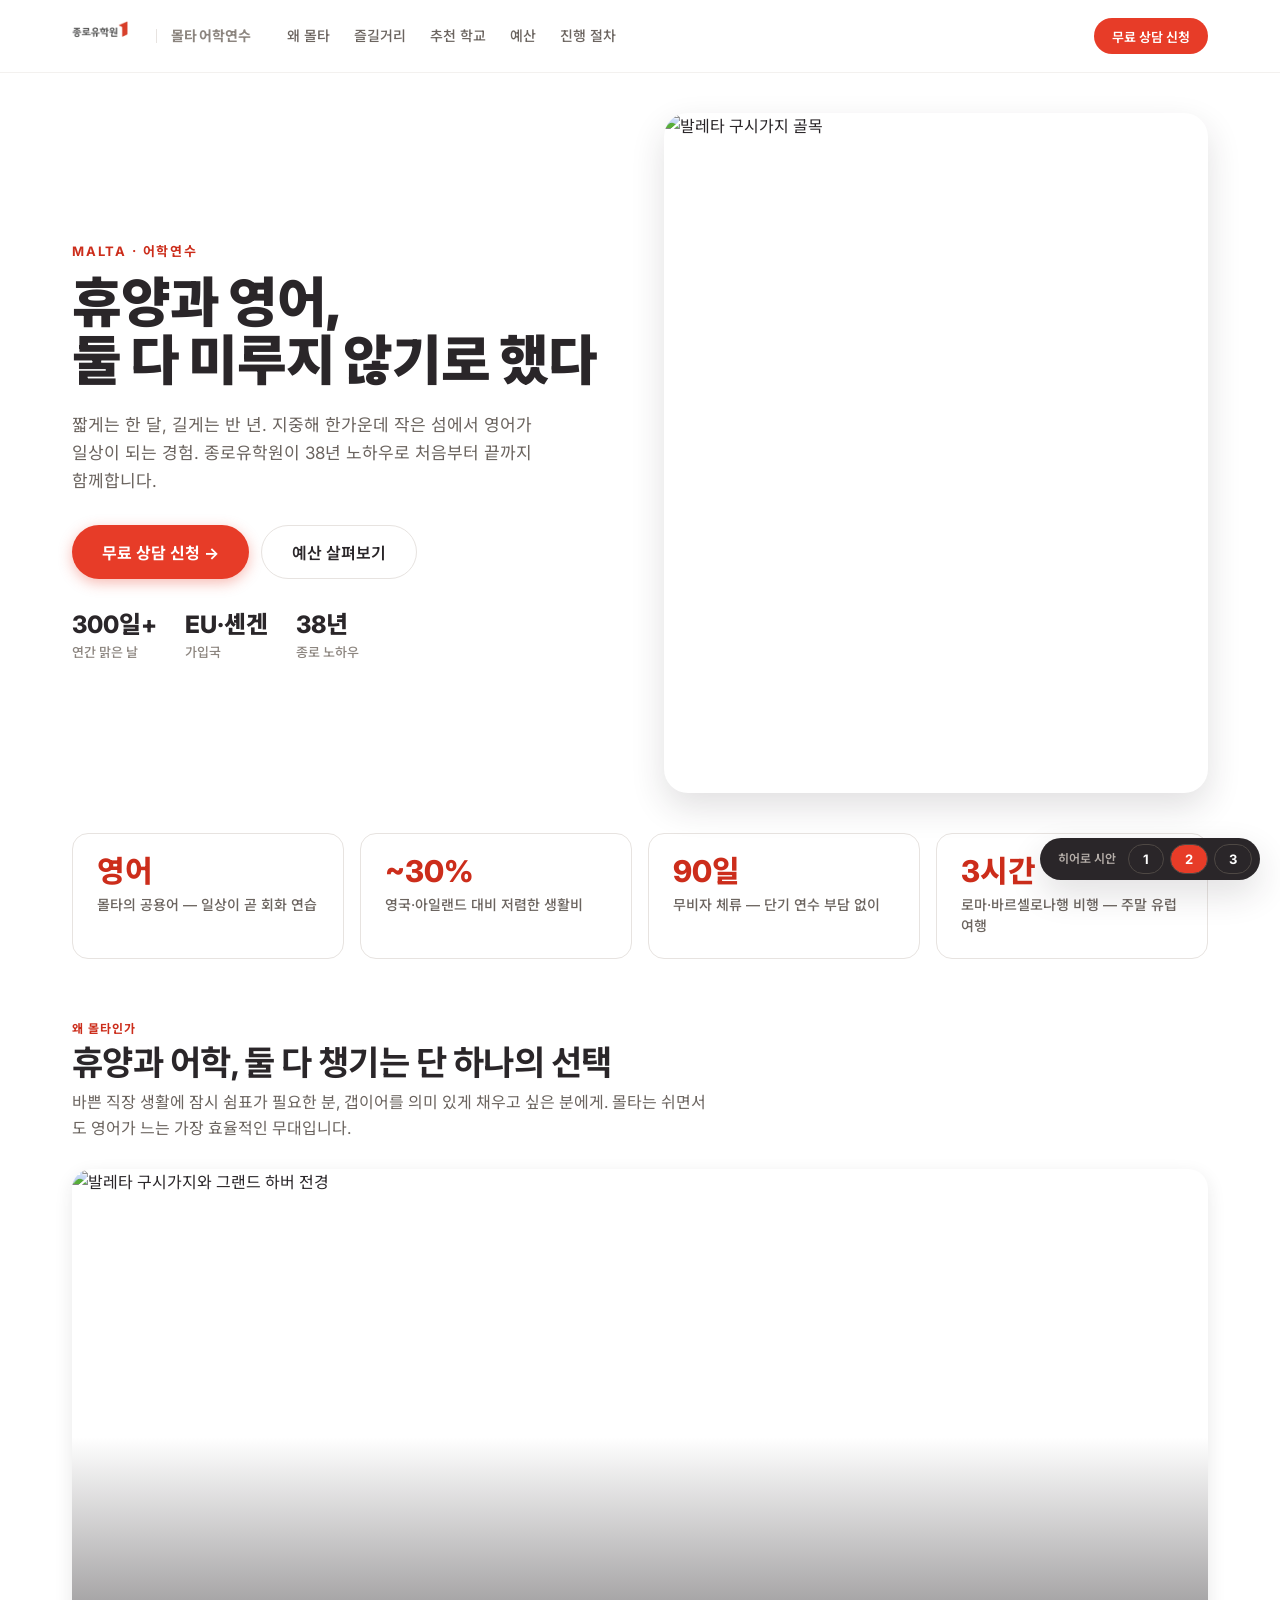
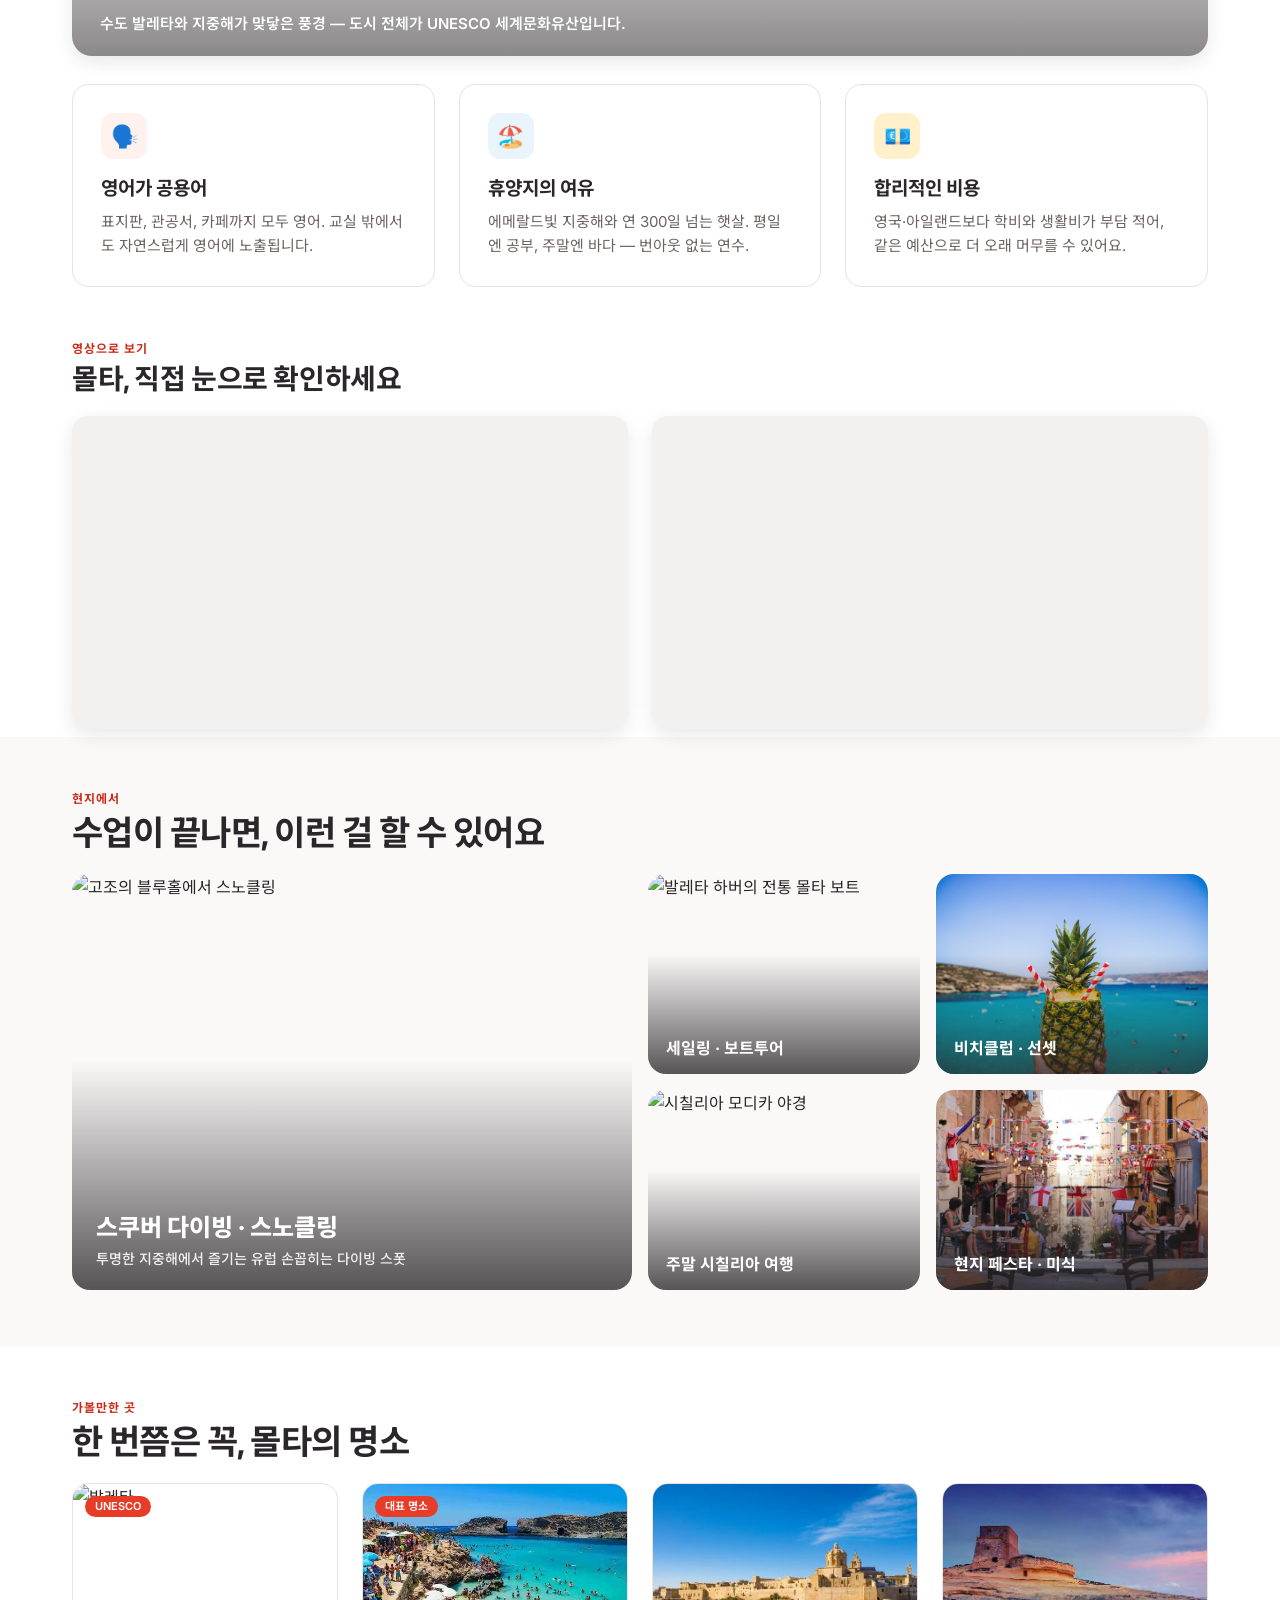
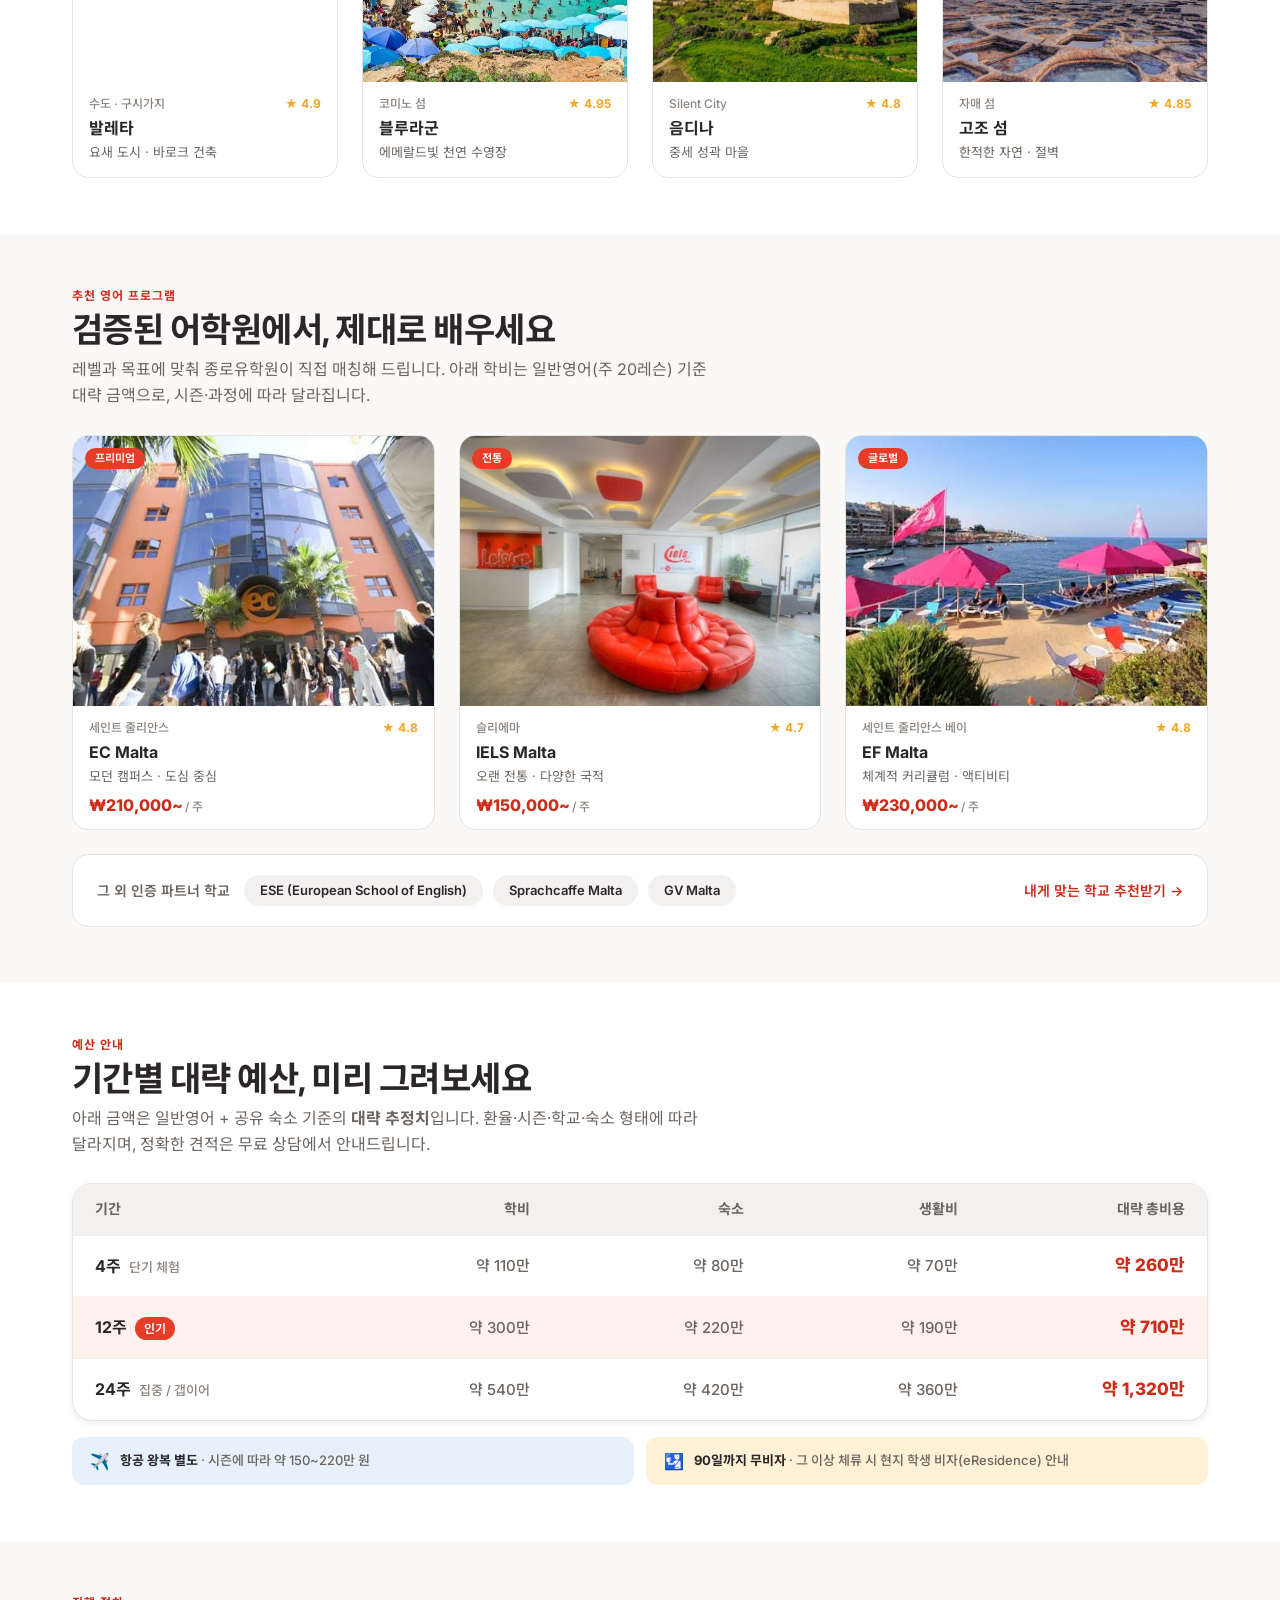
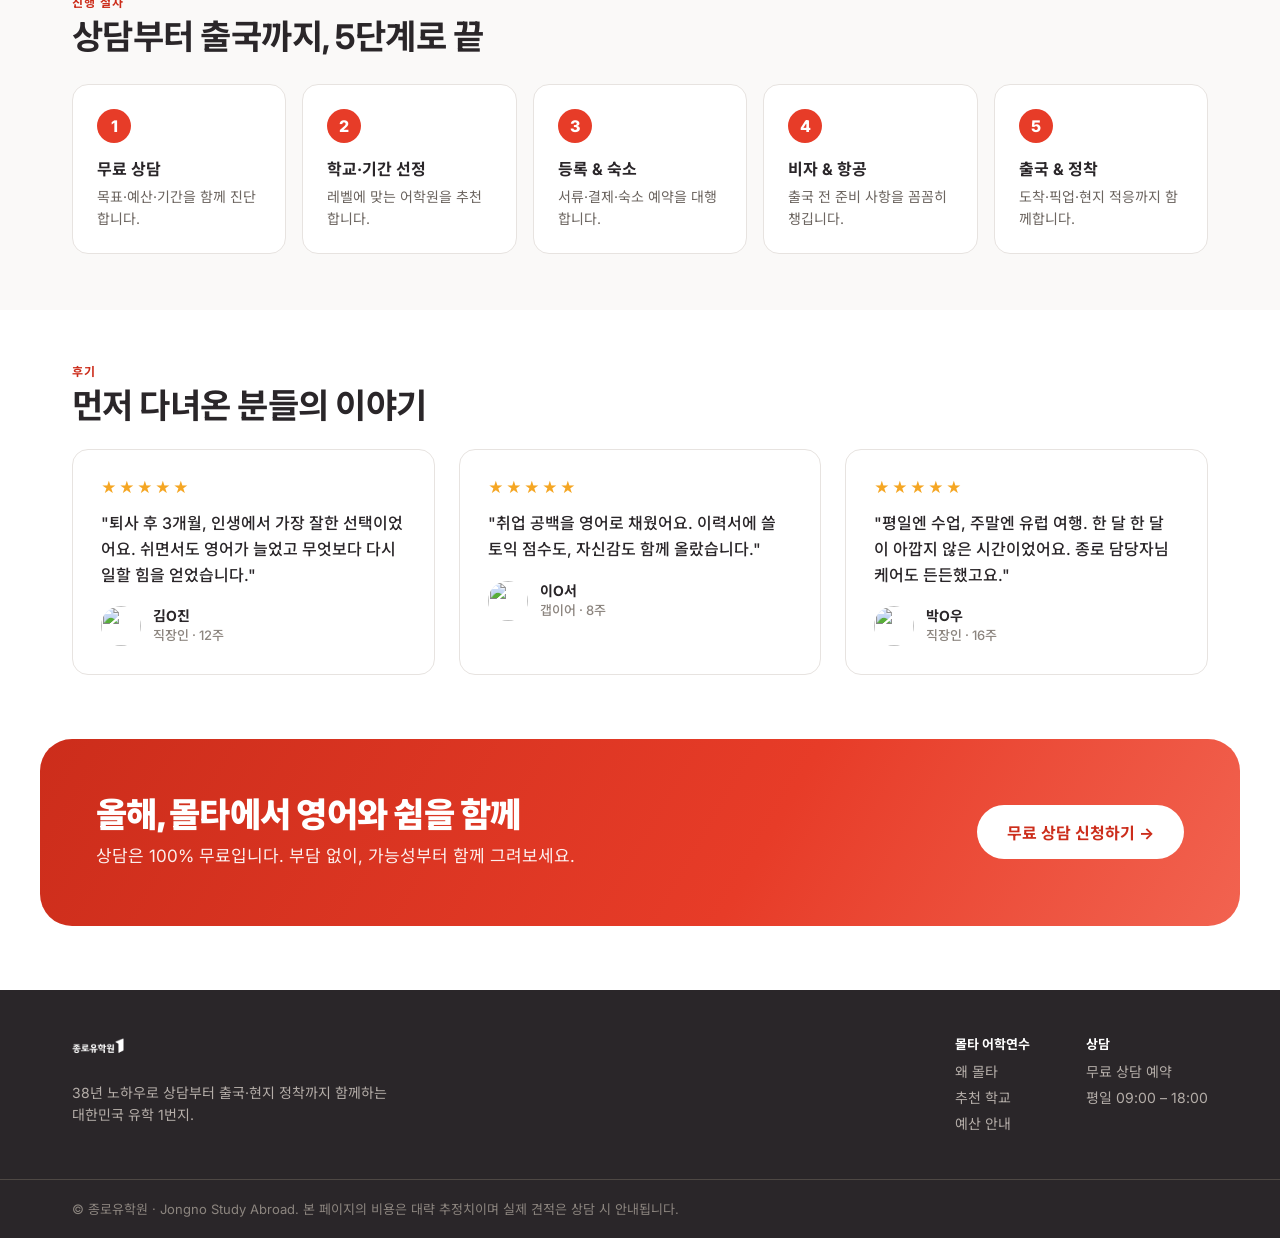
==== commit 09635e98: "Mobile: redesign budget as cards, hide school prices" ====
--- a/index.html
+++ b/index.html
@@ -107,26 +107,150 @@
 .hero-section { display: none; }
 .hero-section.active { display: block; }
 
-/* ── Mobile ── */
+/* ════════════════════════════════════
+   TABLET  (≤ 1024px)
+════════════════════════════════════ */
+@media (max-width: 1024px) {
+  .places-grid { grid-template-columns: repeat(2,1fr) !important; }
+  .process-grid { grid-template-columns: repeat(3,1fr) !important; }
+}
+
+/* ════════════════════════════════════
+   MOBILE  (≤ 768px)
+════════════════════════════════════ */
 @media (max-width: 768px) {
-  .nav-links { display: none; }
-  .header-inner { padding: 0 16px; height: 60px; }
-  .trust-grid { grid-template-columns: repeat(2,1fr) !important; }
+
+  /* ── 전역 섹션 패딩 축소 ── */
+  section, section > div { padding-left: 16px !important; padding-right: 16px !important; }
+  section[style*="padding:56px 32px"],
+  section[style*="padding:0 32px"] { padding-left: 16px !important; padding-right: 16px !important; }
+
+  /* ── 헤더 ── */
+  .header-inner { padding: 0 16px !important; height: 60px !important; gap: 12px !important; }
+  .nav-links { display: none !important; }
+  .header-inner > span { display: none; } /* "몰타 어학연수" 부제 숨김 */
+
+  /* ── H1 폰트 크기 ── */
+  h1 { font-size: 30px !important; line-height: 1.15 !important; letter-spacing: -0.01em !important; }
+  h2 { font-size: 22px !important; line-height: 1.2 !important; }
+  h3 { font-size: 16px !important; }
+
+  /* ── HERO 1 내부 패딩 ── */
+  #hero1 { padding: 0 16px !important; }
+  #hero1 > div { border-radius: 20px !important; min-height: 420px !important; }
+  #hero1 > div > div:last-child { padding: 32px 24px !important; }
+
+  /* ── HERO 2 ── */
+  #hero2 { margin-top: 24px !important; padding: 0 16px !important; }
+  .hero2-grid { grid-template-columns: 1fr !important; gap: 24px !important; }
+  .hero2-grid > div:last-child { aspect-ratio: 16/9 !important; }
+
+  /* ── HERO 3 ── */
+  #hero3 { padding: 0 16px !important; }
+  #hero3 > div { border-radius: 20px !important; min-height: 400px !important; }
+  #hero3 > div > div:first-of-type { padding: 40px 20px 100px !important; }
+  /* 하단 글라스 스탯 바 */
+  #hero3 .hero3-stats { white-space: normal !important; flex-wrap: wrap !important; gap: 4px !important; padding: 10px 8px !important; }
+  #hero3 .hero3-stats > div { padding: 4px 10px !important; }
+
+  /* ── 신뢰 지표 ── */
+  .trust-grid { grid-template-columns: repeat(2,1fr) !important; gap: 10px !important; }
+
+  /* ── 왜 몰타 ── */
   .why-grid { grid-template-columns: 1fr !important; }
-  .do-grid { grid-template-columns: 1fr !important; grid-auto-rows: auto !important; }
-  .do-grid .do-big { grid-column: span 1 !important; grid-row: span 1 !important; }
-  .do-grid > div { min-height: 160px; }
-  .places-grid, .schools-grid, .reviews-grid { grid-template-columns: 1fr !important; }
-  .process-grid { grid-template-columns: 1fr 1fr !important; }
-  .budget-table { font-size: 13px; }
-  .budget-table .budget-row { grid-template-columns: 1fr 1fr !important; }
-  .budget-table .budget-row > div:nth-child(2),
-  .budget-table .budget-row > div:nth-child(3),
-  .budget-table .budget-row > div:nth-child(4) { display: none; }
-  .footer-inner { flex-direction: column !important; }
-  .hero2-grid { grid-template-columns: 1fr !important; }
-  .cta-inner { flex-direction: column !important; text-align: center; }
+  /* 파노라마 이미지 비율 변경 */
+  [style*="aspect-ratio:21/9"] { aspect-ratio: 16/9 !important; }
+
+  /* ── 영상 ── */
   .videos-grid { grid-template-columns: 1fr !important; }
+
+  /* ── 즐길거리 이미지 그리드 ── */
+  .do-grid {
+    grid-template-columns: 1fr 1fr !important;
+    grid-auto-rows: auto !important;
+    gap: 10px !important;
+  }
+  .do-grid > div {
+    height: 150px !important;
+    min-height: unset !important;
+  }
+  .do-big {
+    grid-column: span 2 !important;
+    grid-row: span 1 !important;
+    height: 210px !important;
+  }
+  .do-big > div:last-child > div:first-child { font-size: 18px !important; }
+
+  /* ── 명소 카드 ── */
+  .places-grid { grid-template-columns: repeat(2,1fr) !important; gap: 12px !important; }
+
+  /* ── 학교 카드 ── */
+  .schools-grid { grid-template-columns: 1fr !important; }
+  .listing-card-price { display: none !important; }
+
+  /* ── 예산 테이블: 모바일 카드형 ── */
+  .budget-table { border-radius: 16px !important; }
+  /* 헤더 행 숨김 */
+  .budget-table > div:first-child { display: none !important; }
+  /* 각 데이터 행: 그리드 → 플렉스 세로 */
+  .budget-row {
+    display: flex !important;
+    flex-direction: column !important;
+    padding: 18px 20px !important;
+    gap: 6px !important;
+  }
+  .budget-row > div { padding: 0 !important; text-align: left !important; font-size: 14px !important; }
+  /* 기간 셀 */
+  .budget-row > div:first-child { font-size: 17px !important; margin-bottom: 4px !important; }
+  /* 학비/숙소/생활비 → 한 줄로 */
+  .budget-row > div:nth-child(2),
+  .budget-row > div:nth-child(3),
+  .budget-row > div:nth-child(4) {
+    display: inline !important;
+    color: var(--text-secondary) !important;
+  }
+  .budget-row > div:nth-child(2)::before { content: "학비 "; font-weight: 600; color: var(--text-primary); }
+  .budget-row > div:nth-child(3)::before { content: "  ·  숙소 "; font-weight: 600; color: var(--text-primary); }
+  .budget-row > div:nth-child(4)::before { content: "  ·  생활비 "; font-weight: 600; color: var(--text-primary); }
+  /* 소계 행: 학비~생활비 세 셀을 한 줄 컨테이너로 묶기 */
+  .budget-row::after {
+    display: none;
+  }
+  /* 총비용 셀 강조 */
+  .budget-row > div:last-child {
+    font-size: 20px !important;
+    font-weight: 800 !important;
+    color: var(--color-primary-600) !important;
+    margin-top: 6px !important;
+    text-align: left !important;
+  }
+  .budget-row > div:last-child::before { content: "총 "; font-size: 13px; font-weight: 600; color: var(--text-secondary); }
+
+  /* ── 진행 절차 ── */
+  .process-grid { grid-template-columns: 1fr 1fr !important; gap: 10px !important; }
+
+  /* ── 후기 ── */
+  .reviews-grid { grid-template-columns: 1fr !important; }
+
+  /* ── CTA 배너 ── */
+  section[style*="padding:8px 32px 64px"] { padding: 8px 16px 48px !important; }
+  .cta-inner {
+    flex-direction: column !important;
+    text-align: center !important;
+    padding: 36px 24px !important;
+    gap: 20px !important;
+  }
+  .cta-inner h2 { font-size: 24px !important; }
+
+  /* ── 푸터 ── */
+  .footer-inner { flex-direction: column !important; padding: 32px 16px !important; gap: 24px !important; }
+
+  /* ── 히어로 시안 전환기 ── */
+  #hero-switcher { right: 12px !important; bottom: 12px !important; }
+  #hero-switcher > span { display: none; }
+
+  /* ── 버튼 크기 조정 ── */
+  .btn-lg { font-size: 15px !important; height: 48px !important; padding: 0 22px !important; }
 }
 </style>
 </head>
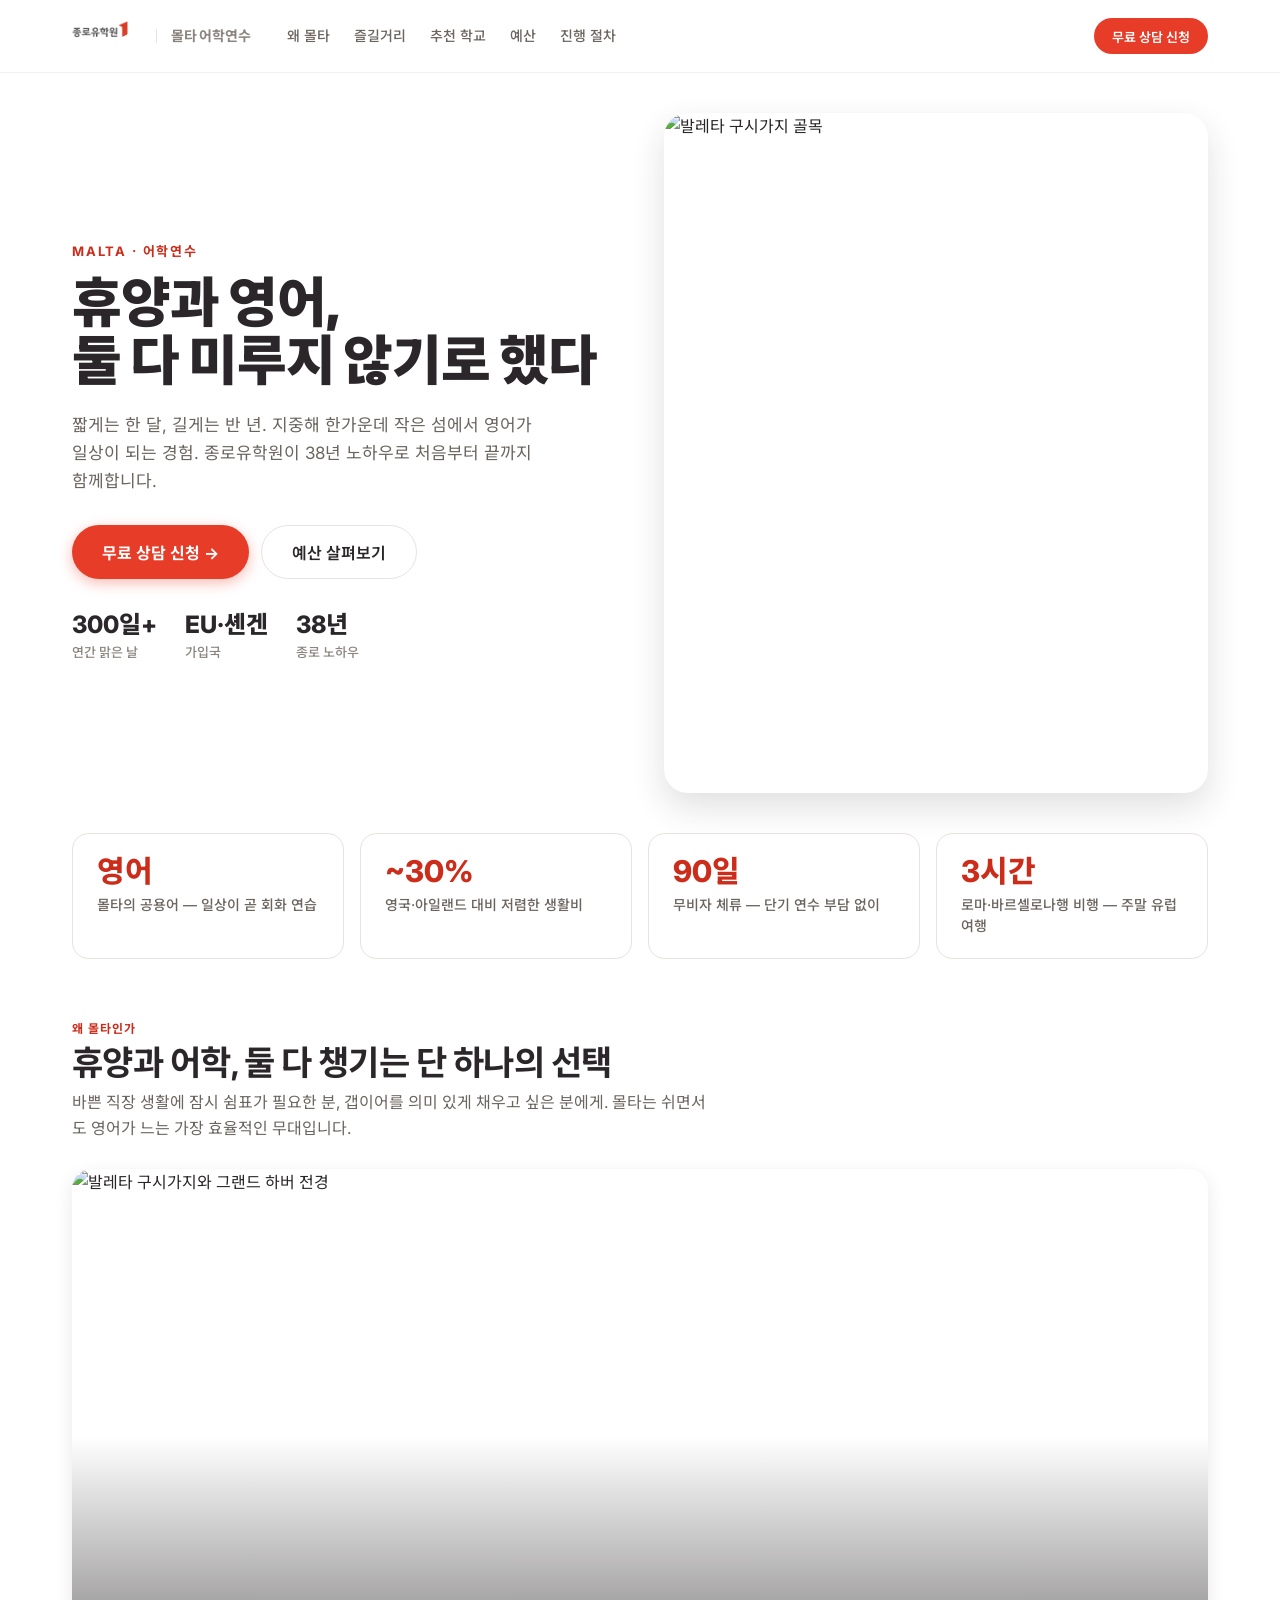
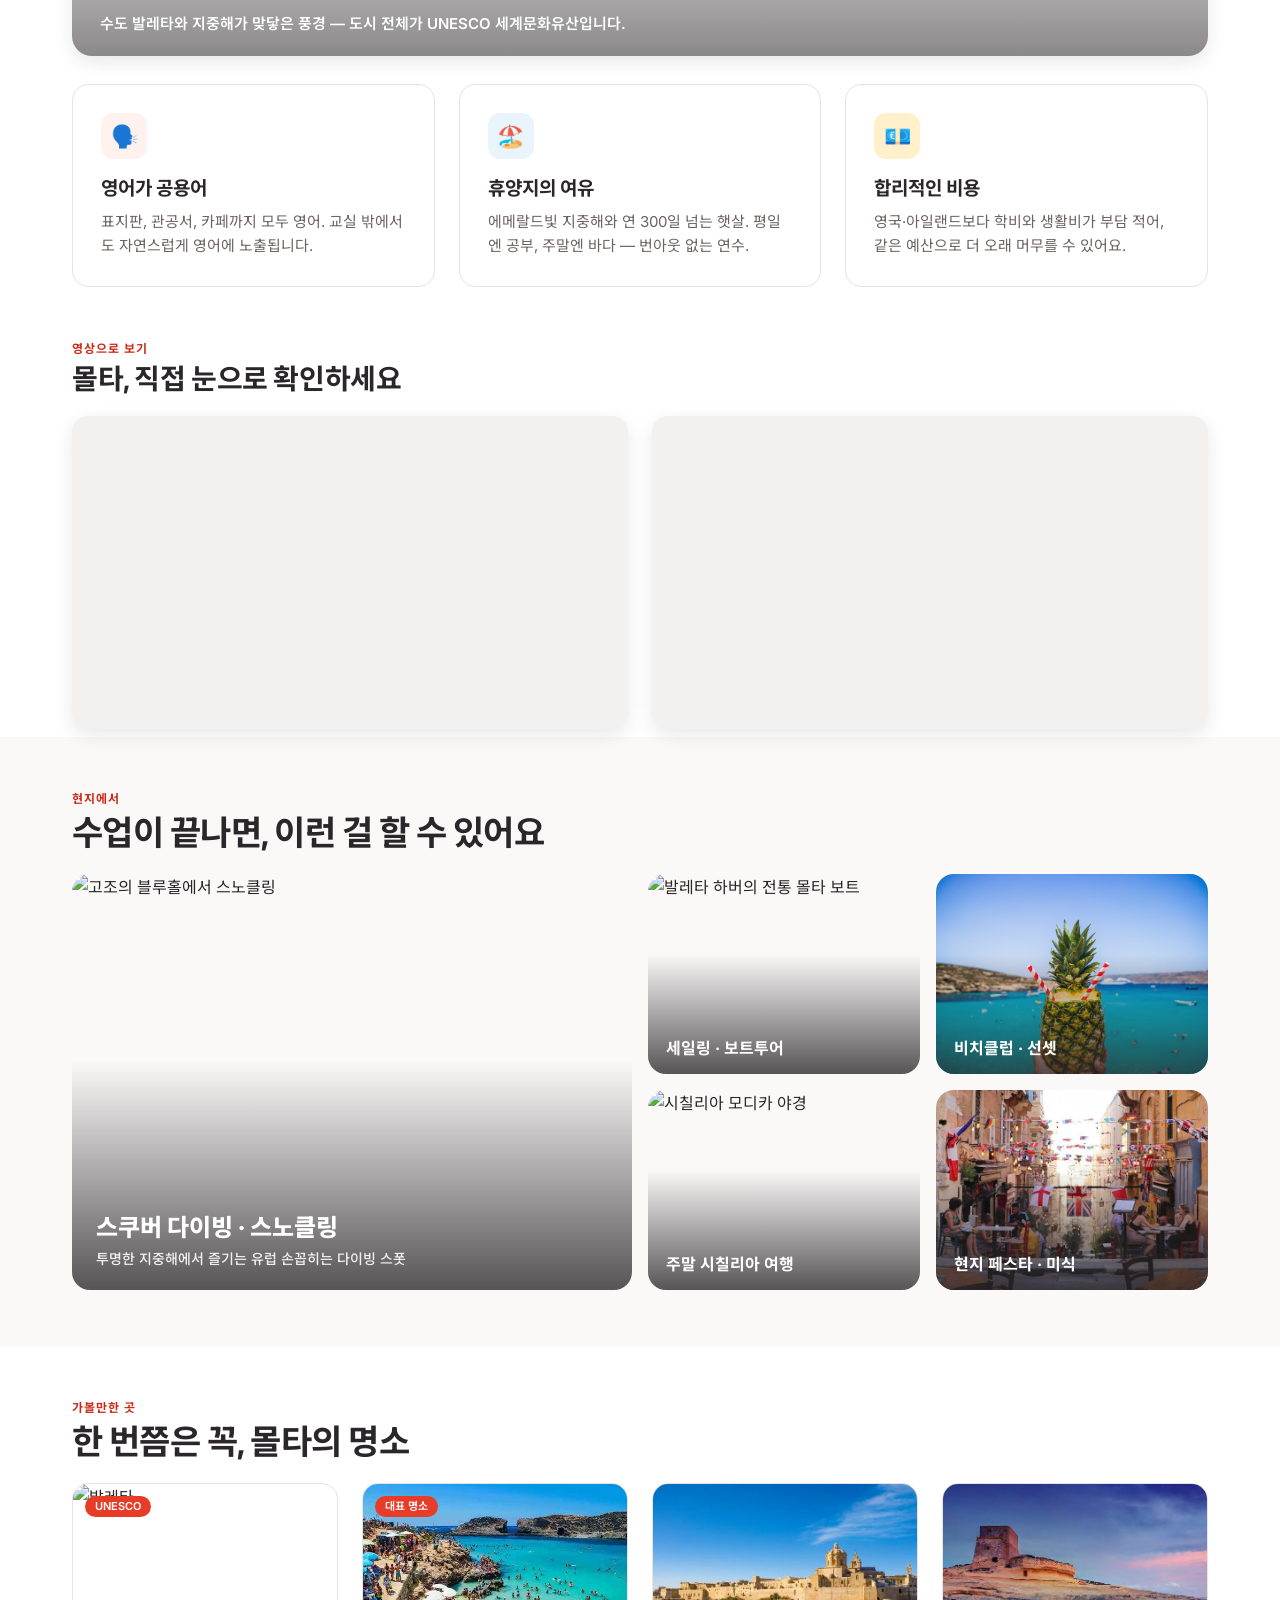
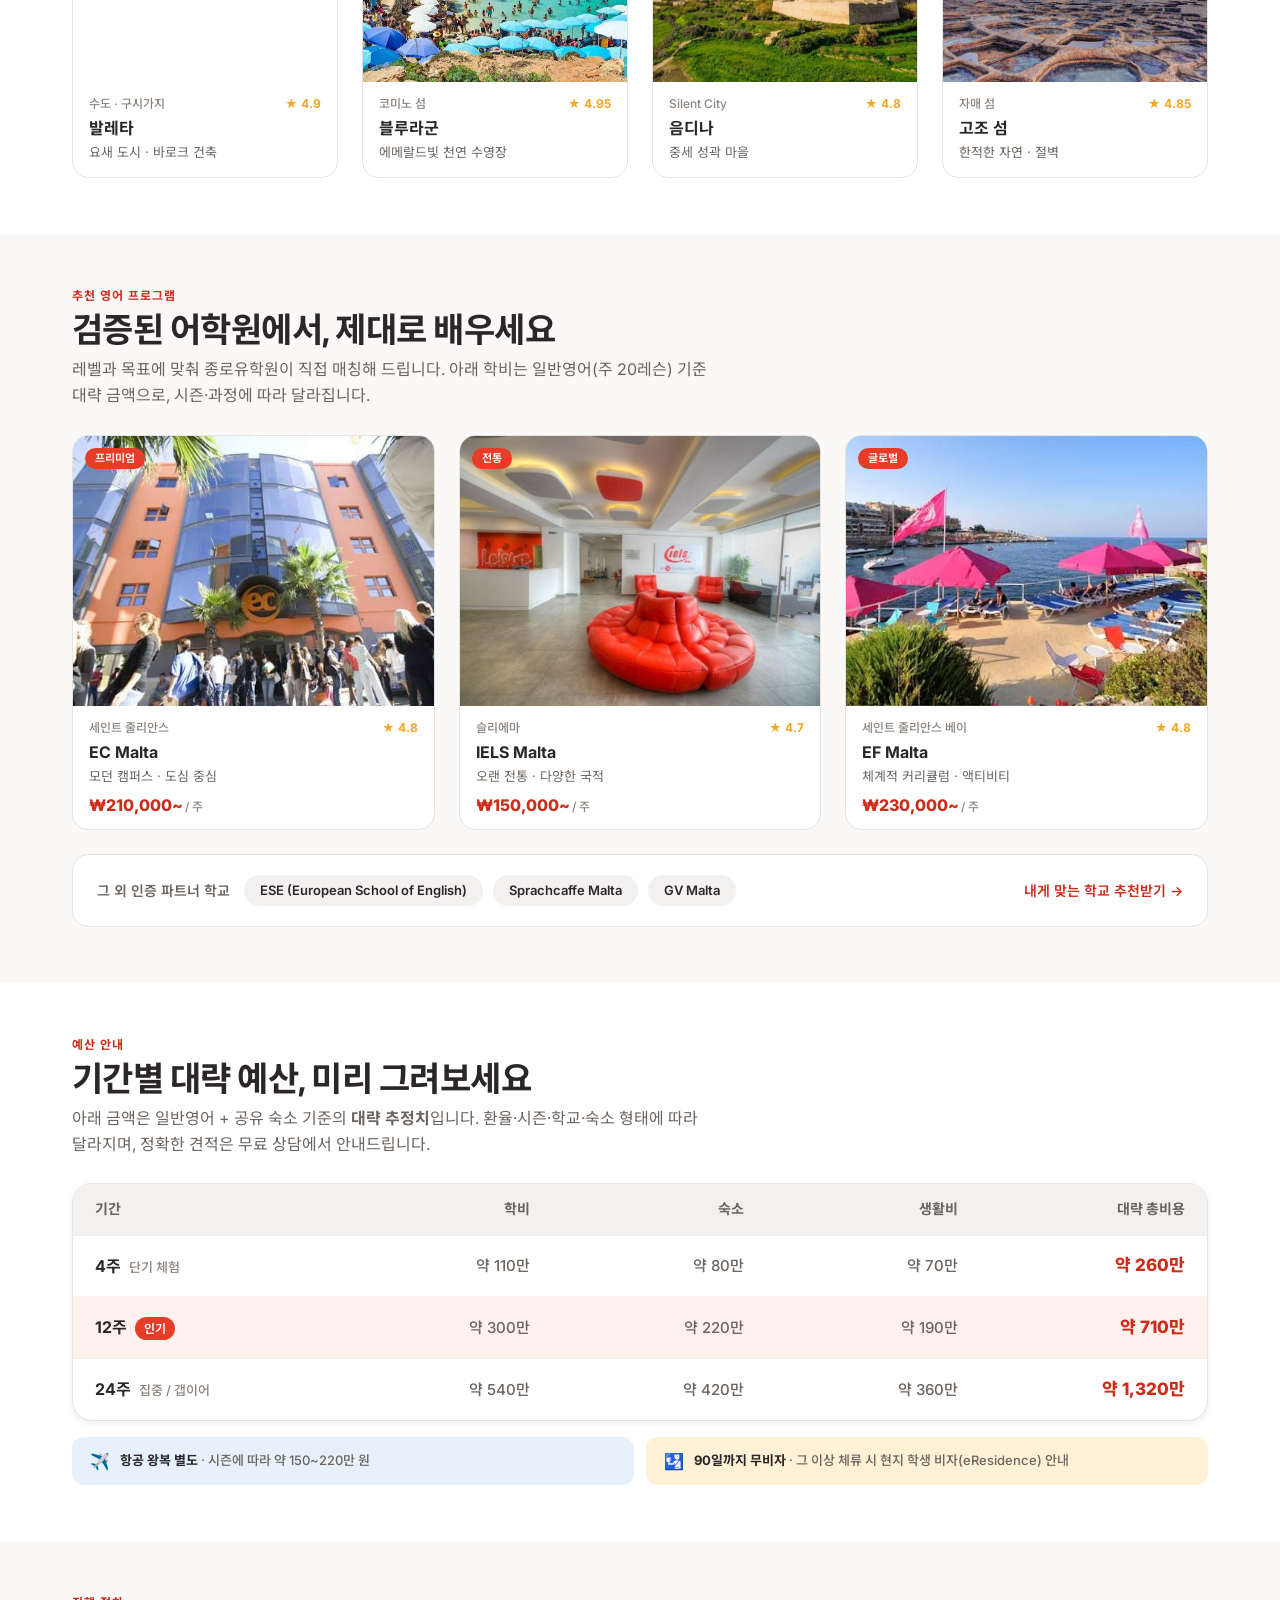
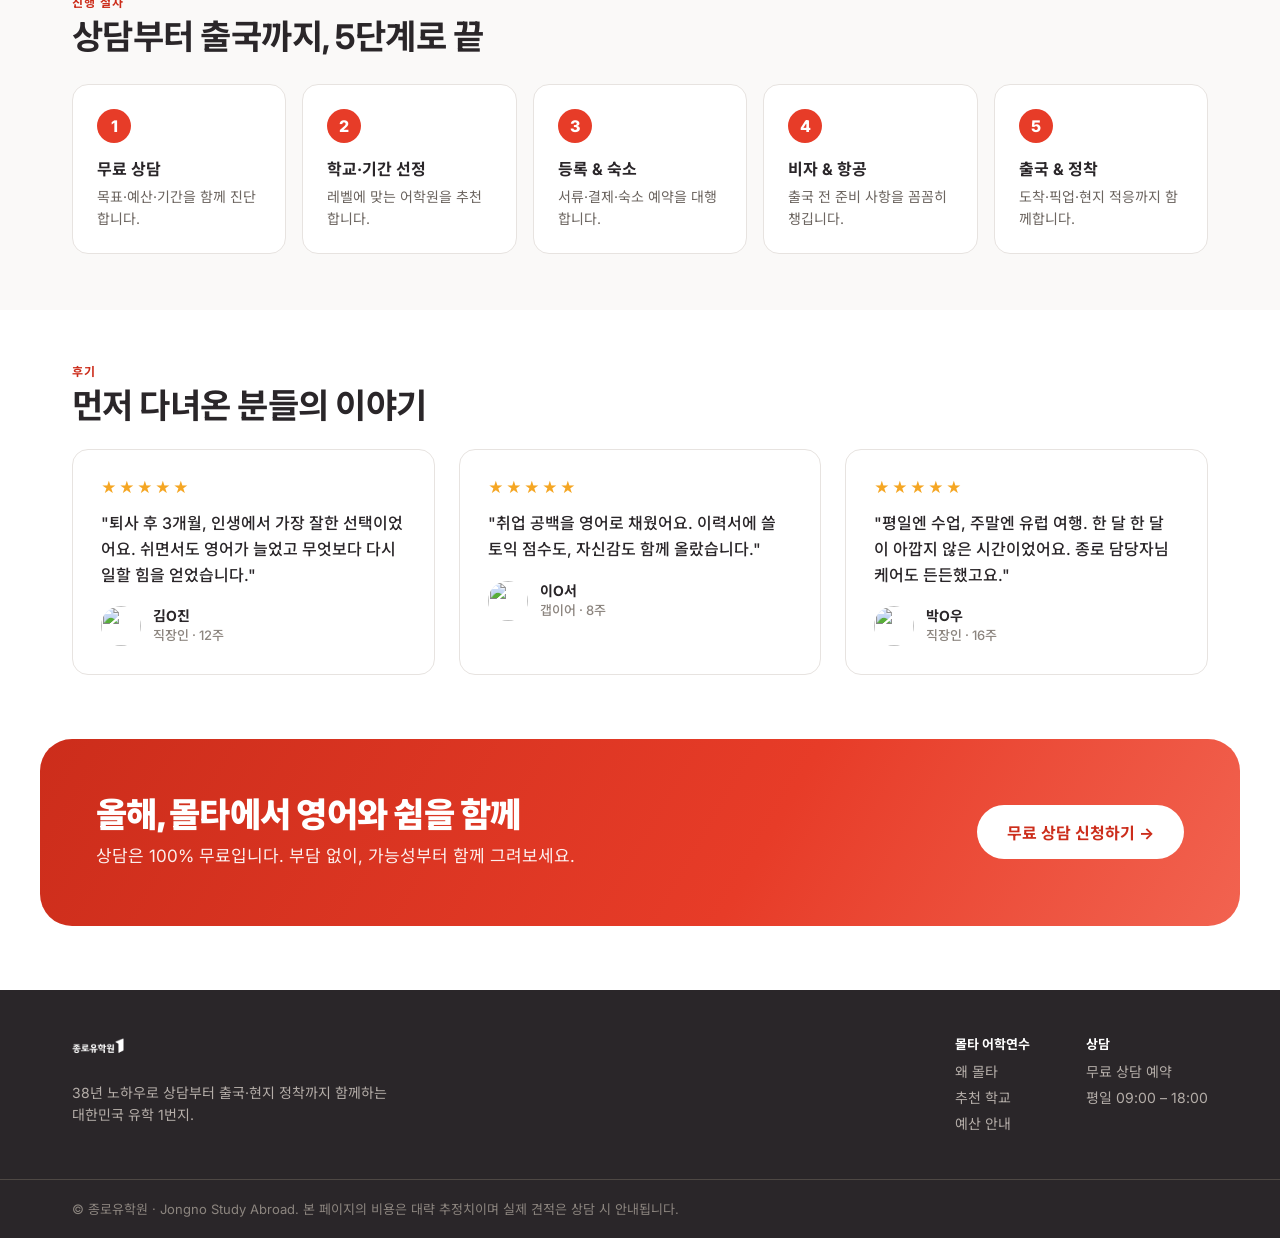
==== commit e692d952: "Remove hero variant switcher" ====
--- a/index.html
+++ b/index.html
@@ -701,24 +701,8 @@
   </div>
 </footer>
 
-<!-- ── HERO SWITCHER (dev) ── -->
-<div id="hero-switcher" style="position:fixed;right:20px;bottom:20px;z-index:80;display:flex;align-items:center;gap:6px;background:var(--bg-inverse);border-radius:9999px;padding:6px 8px;box-shadow:var(--shadow-lg);">
-  <span style="font:600 12px/1 var(--font-sans);color:var(--color-neutral-400);padding:0 6px 0 10px;">히어로 시안</span>
-  <button id="btn1" onclick="setHero(1)" style="height:30px;padding:0 14px;border-radius:9999px;border:1px solid var(--color-neutral-700);cursor:pointer;font:700 13px/1 var(--font-sans);background:transparent;color:#fff;">1</button>
-  <button id="btn2" onclick="setHero(2)" style="height:30px;padding:0 14px;border-radius:9999px;border:1px solid var(--color-neutral-700);cursor:pointer;font:700 13px/1 var(--font-sans);background:transparent;color:#fff;">2</button>
-  <button id="btn3" onclick="setHero(3)" style="height:30px;padding:0 14px;border-radius:9999px;border:1px solid var(--color-neutral-700);cursor:pointer;font:700 13px/1 var(--font-sans);background:transparent;color:#fff;">3</button>
-</div>
-
 <script>
-function setHero(n) {
-  document.querySelectorAll('.hero-section').forEach(s => s.classList.remove('active'));
-  document.getElementById('hero' + n).classList.add('active');
-  [1,2,3].forEach(i => {
-    var btn = document.getElementById('btn' + i);
-    btn.style.background = i === n ? 'var(--color-primary-500)' : 'transparent';
-  });
-}
-setHero(2);
+document.getElementById('hero2').classList.add('active');
 </script>
 
 </body>
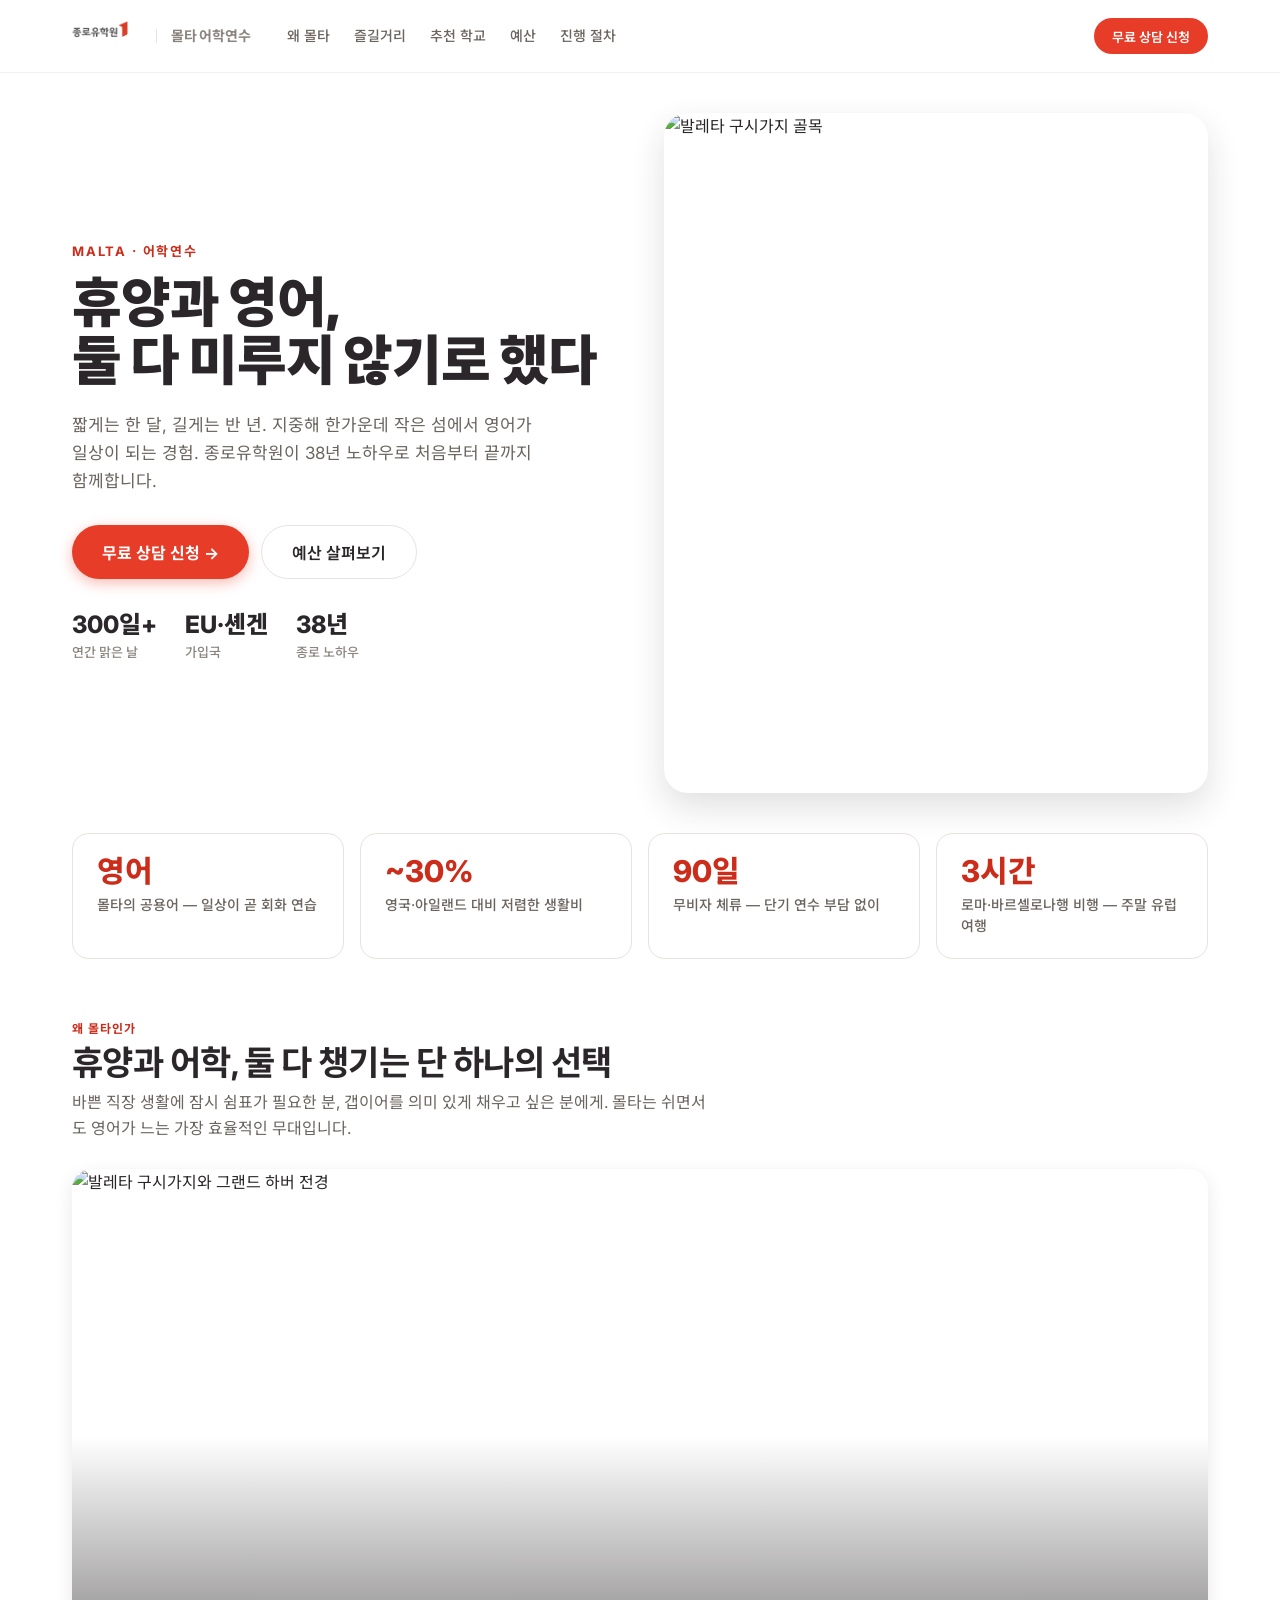
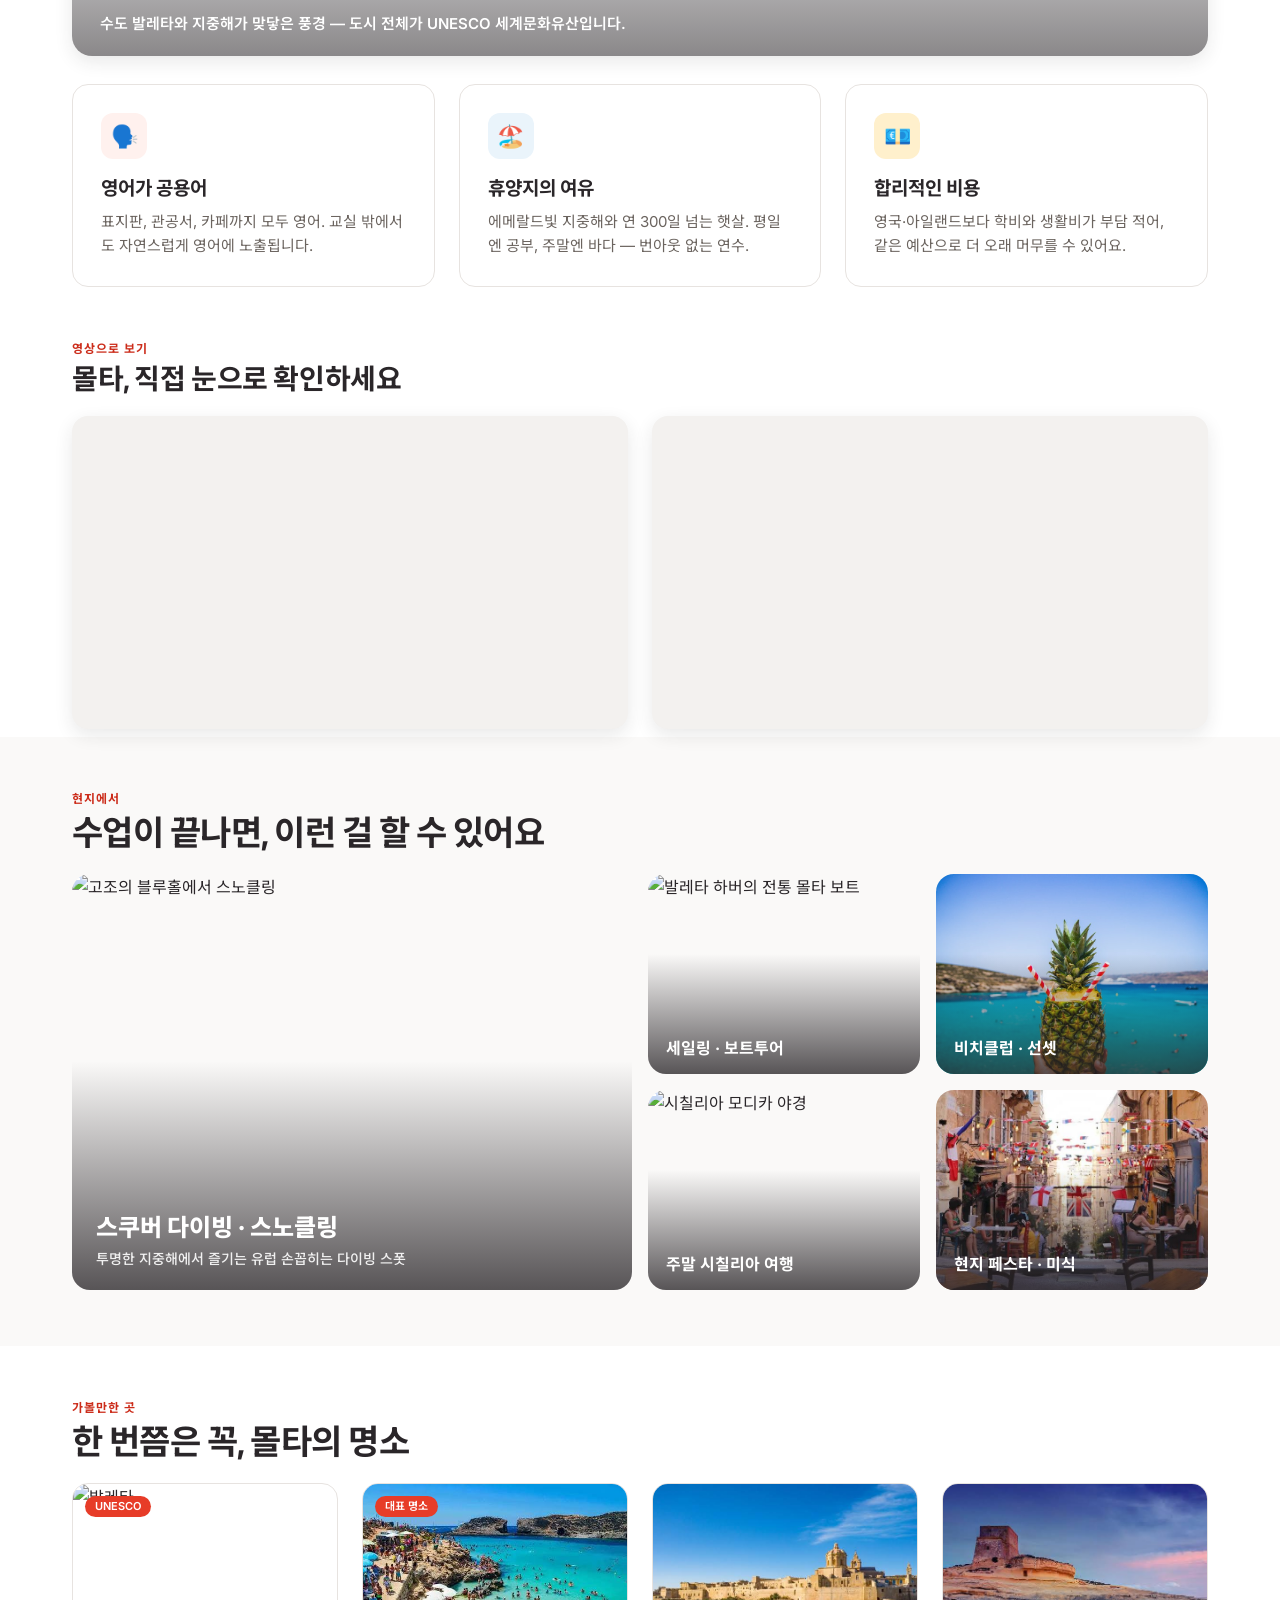
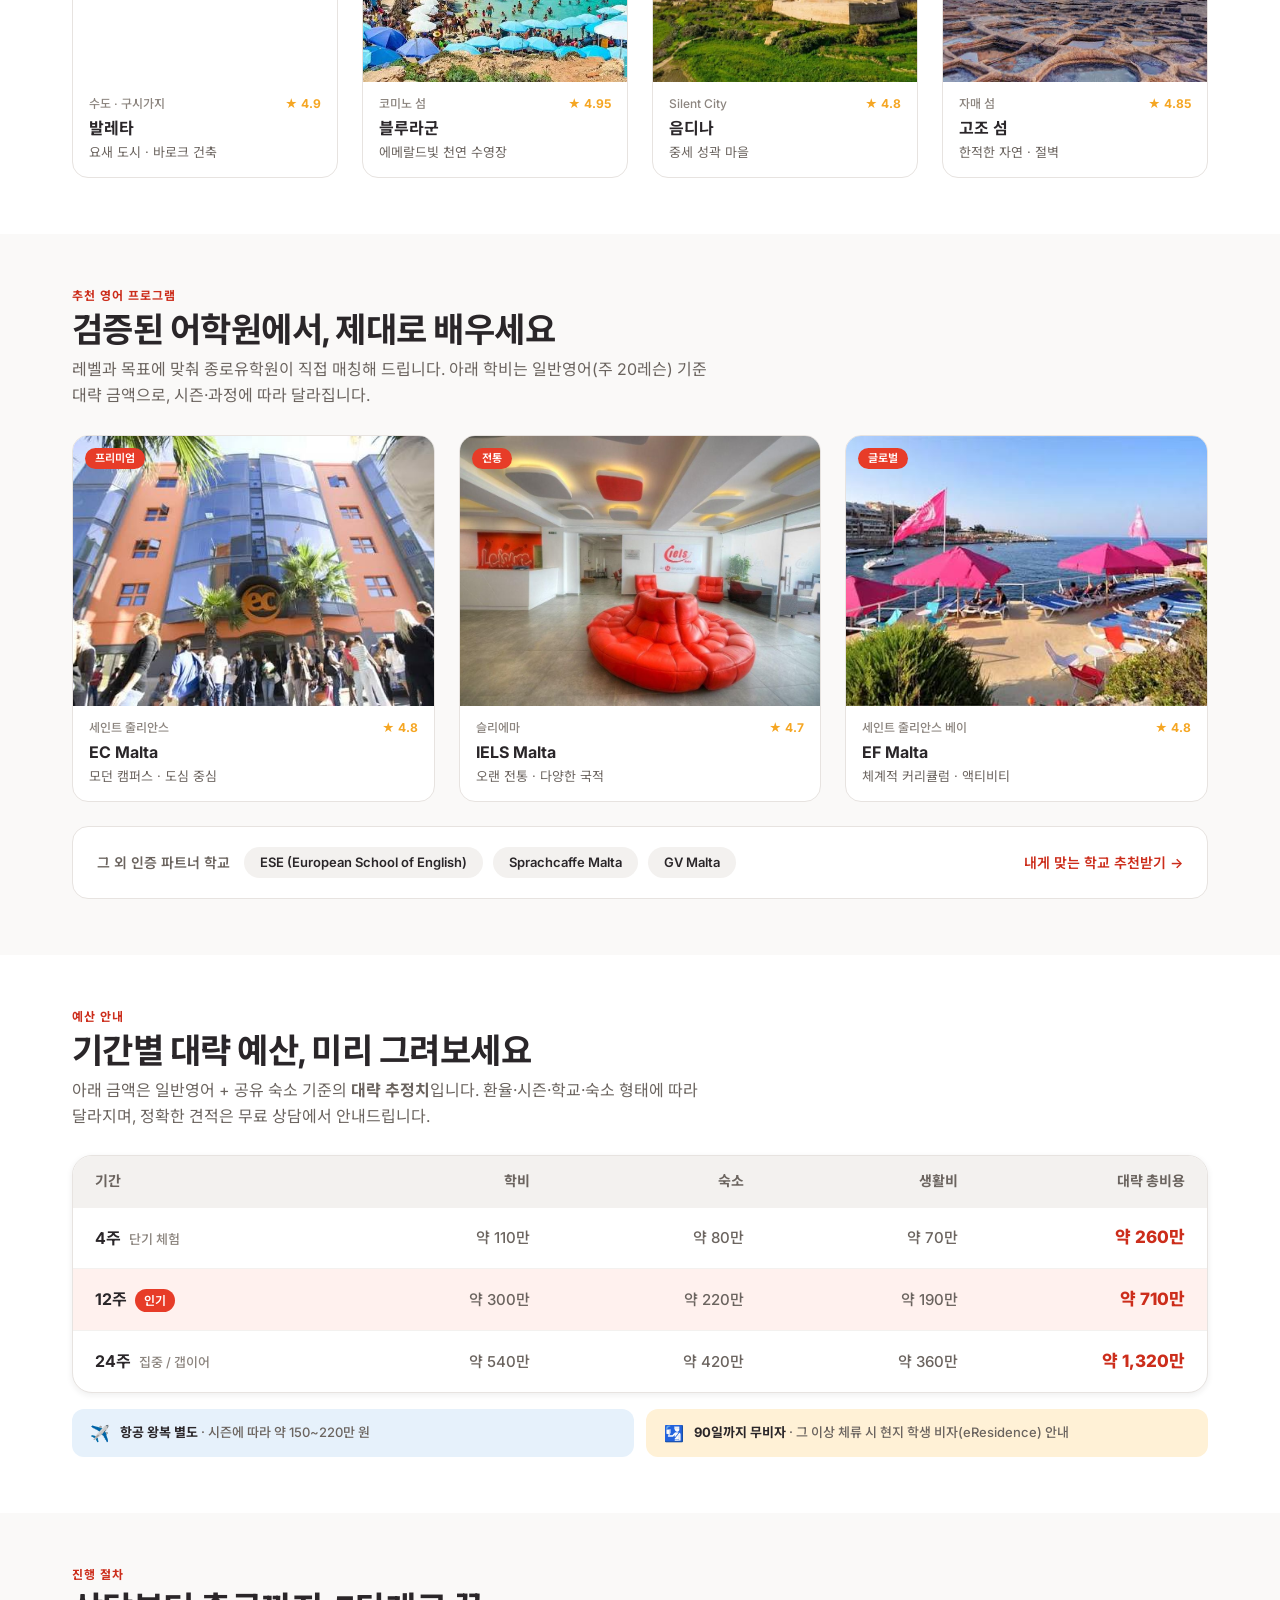
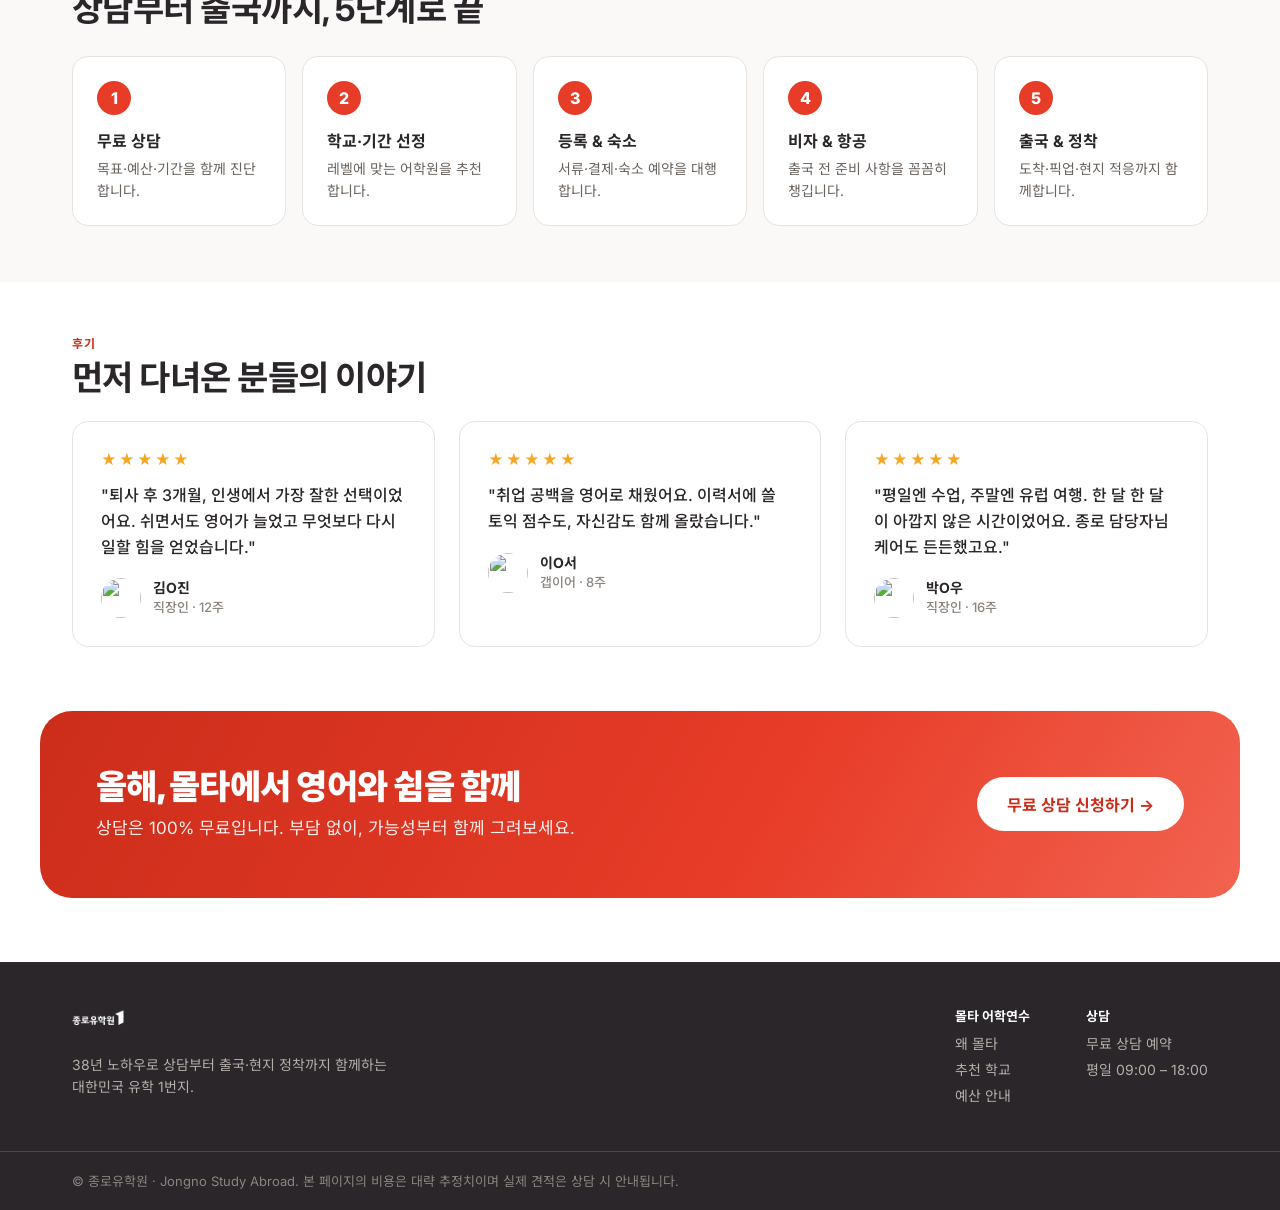
==== commit 091ad2a2: "Remove school card prices" ====
--- a/index.html
+++ b/index.html
@@ -508,7 +508,6 @@
           <div class="listing-card-top"><span class="listing-card-subtitle">세인트 줄리안스</span><span class="listing-card-rating">★ 4.8</span></div>
           <div class="listing-card-title">EC Malta</div>
           <div class="listing-card-meta">모던 캠퍼스 · 도심 중심</div>
-          <div class="listing-card-price">₩210,000~<span>/ 주</span></div>
         </div>
       </div>
       <div class="listing-card">
@@ -520,7 +519,6 @@
           <div class="listing-card-top"><span class="listing-card-subtitle">슬리에마</span><span class="listing-card-rating">★ 4.7</span></div>
           <div class="listing-card-title">IELS Malta</div>
           <div class="listing-card-meta">오랜 전통 · 다양한 국적</div>
-          <div class="listing-card-price">₩150,000~<span>/ 주</span></div>
         </div>
       </div>
       <div class="listing-card">
@@ -532,7 +530,6 @@
           <div class="listing-card-top"><span class="listing-card-subtitle">세인트 줄리안스 베이</span><span class="listing-card-rating">★ 4.8</span></div>
           <div class="listing-card-title">EF Malta</div>
           <div class="listing-card-meta">체계적 커리큘럼 · 액티비티</div>
-          <div class="listing-card-price">₩230,000~<span>/ 주</span></div>
         </div>
       </div>
     </div>
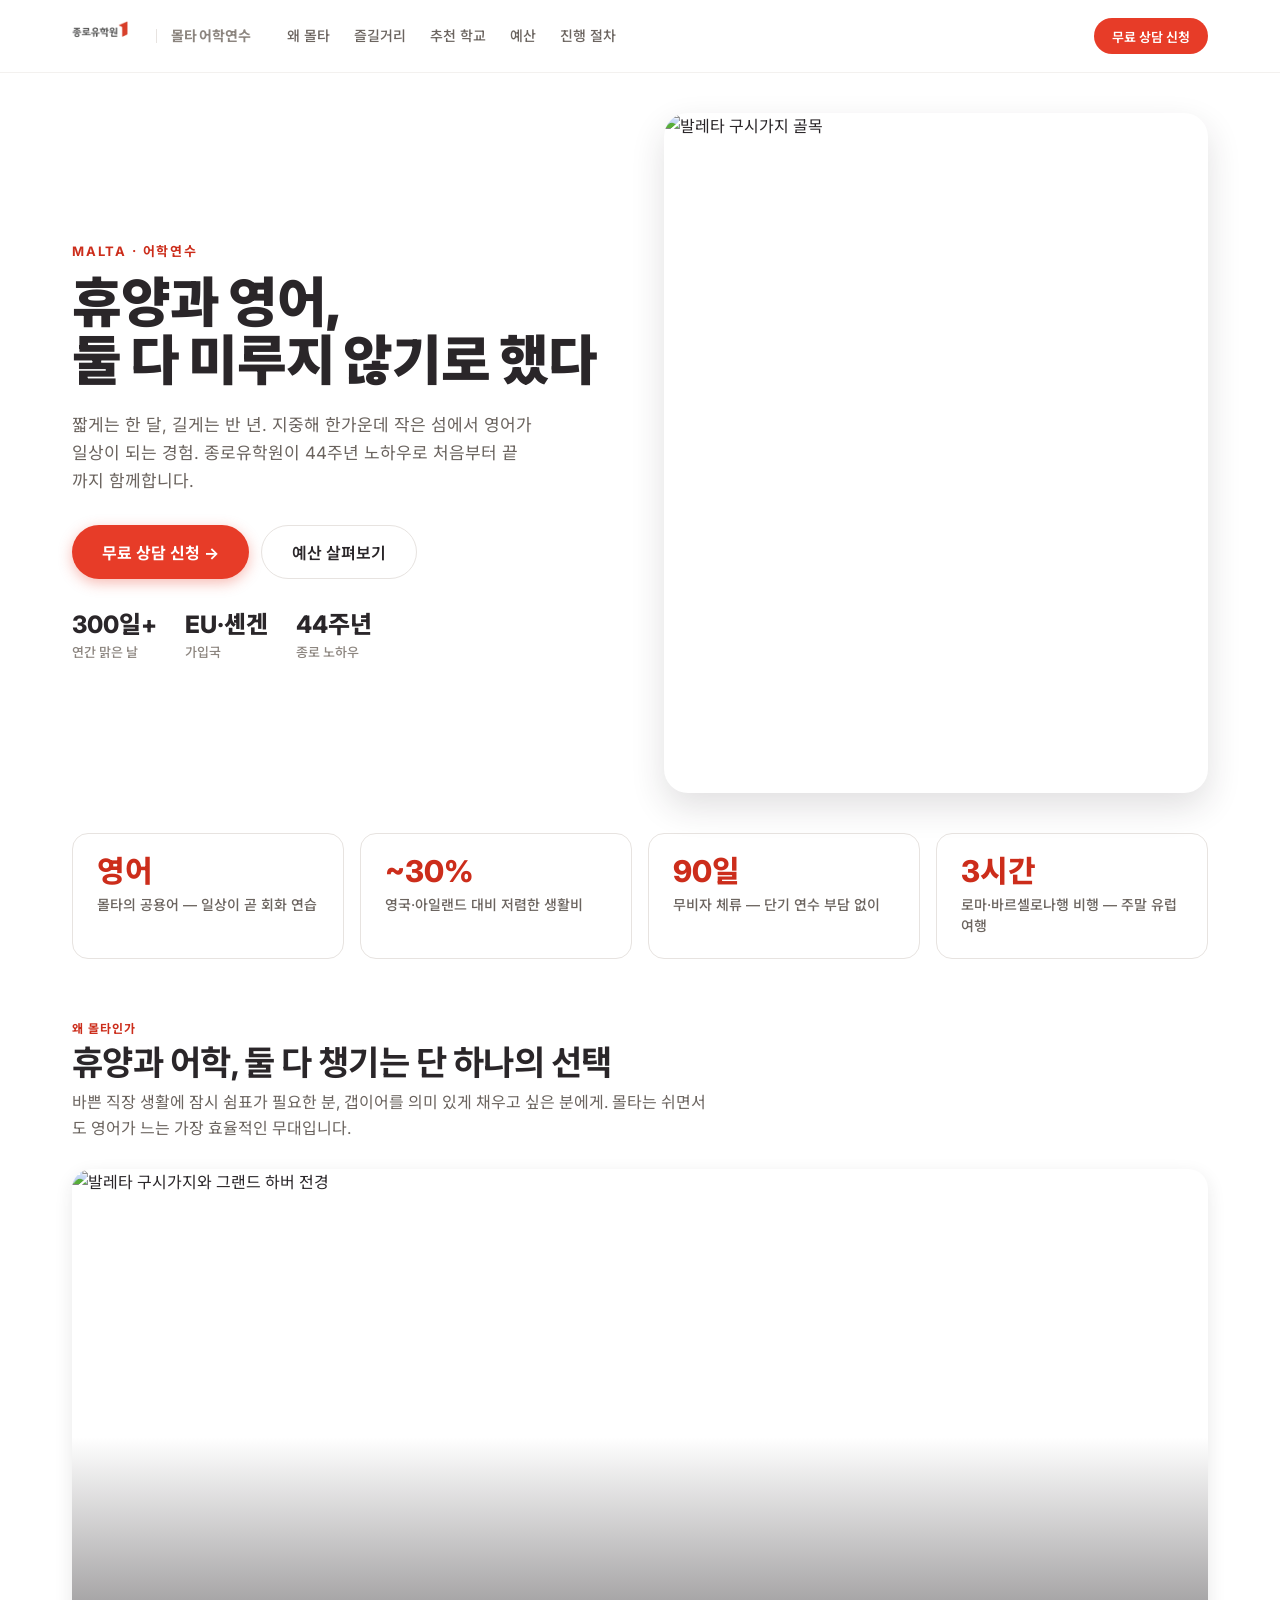
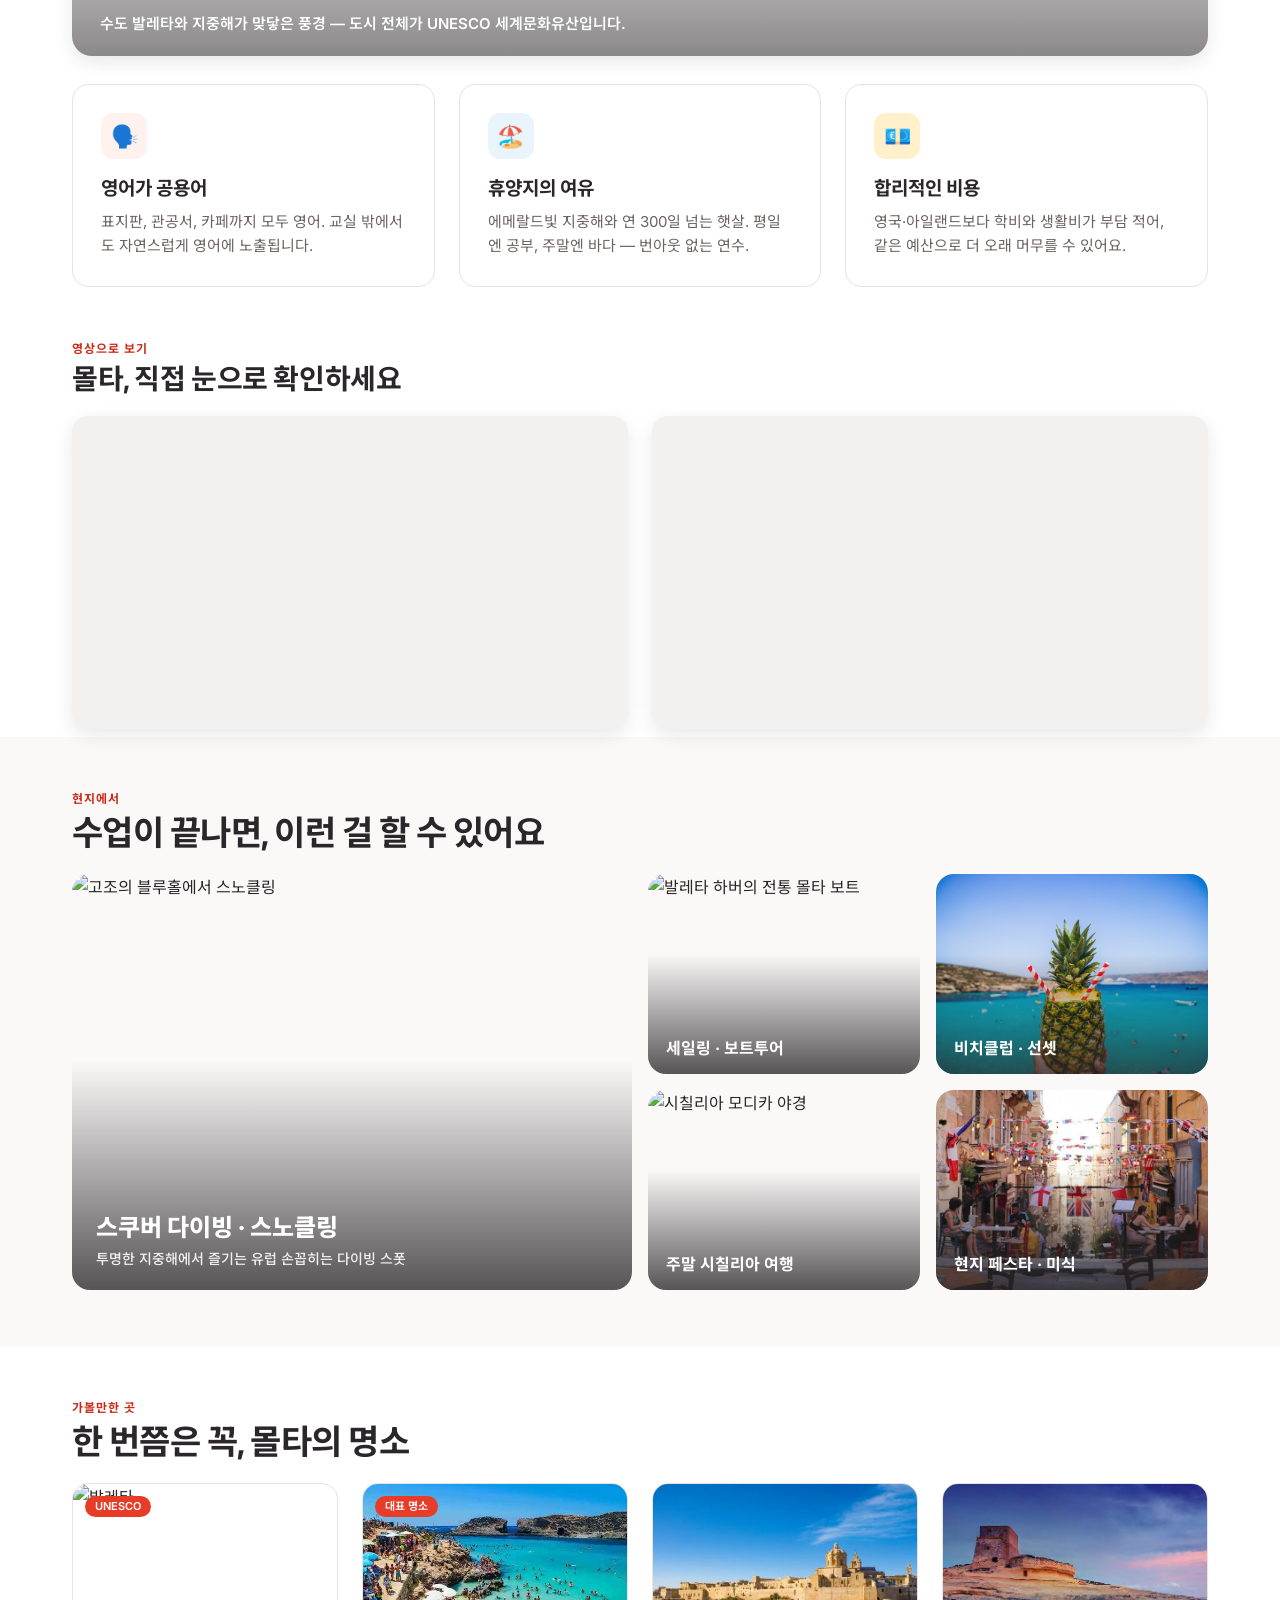
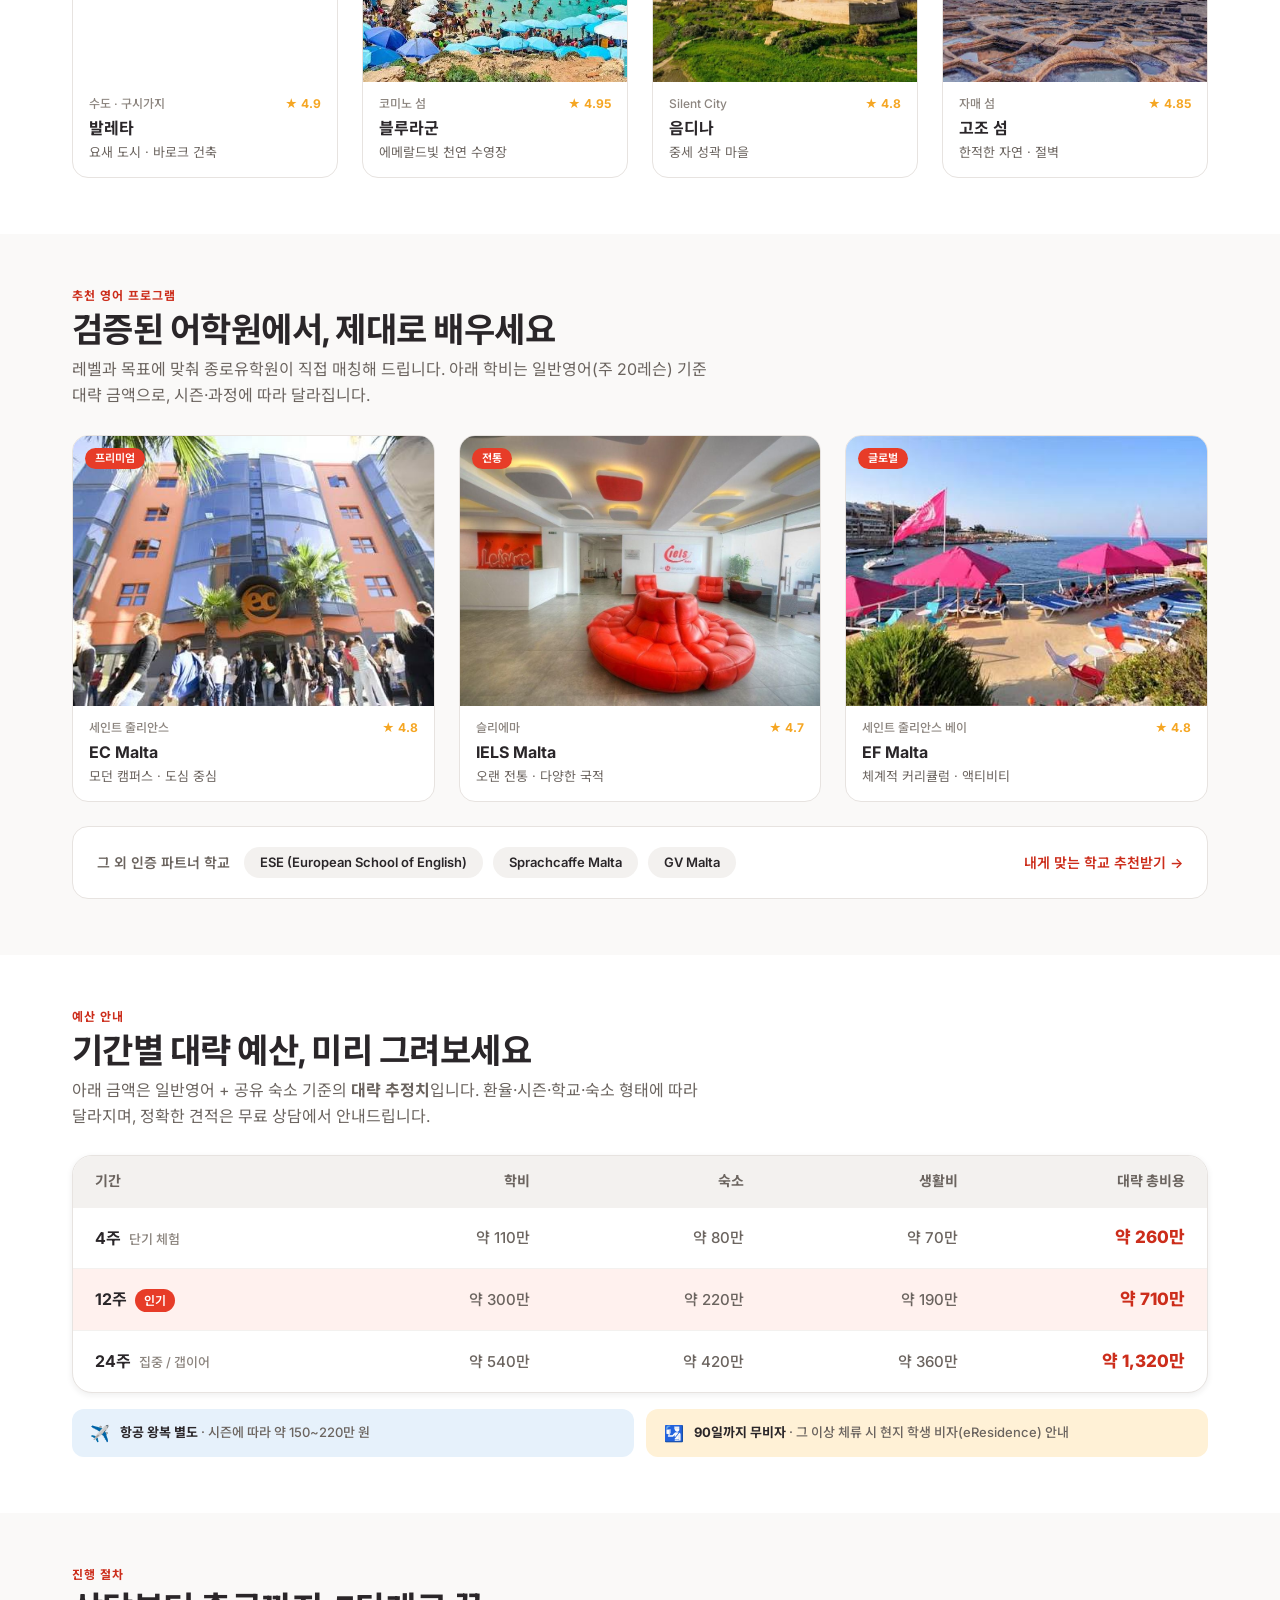
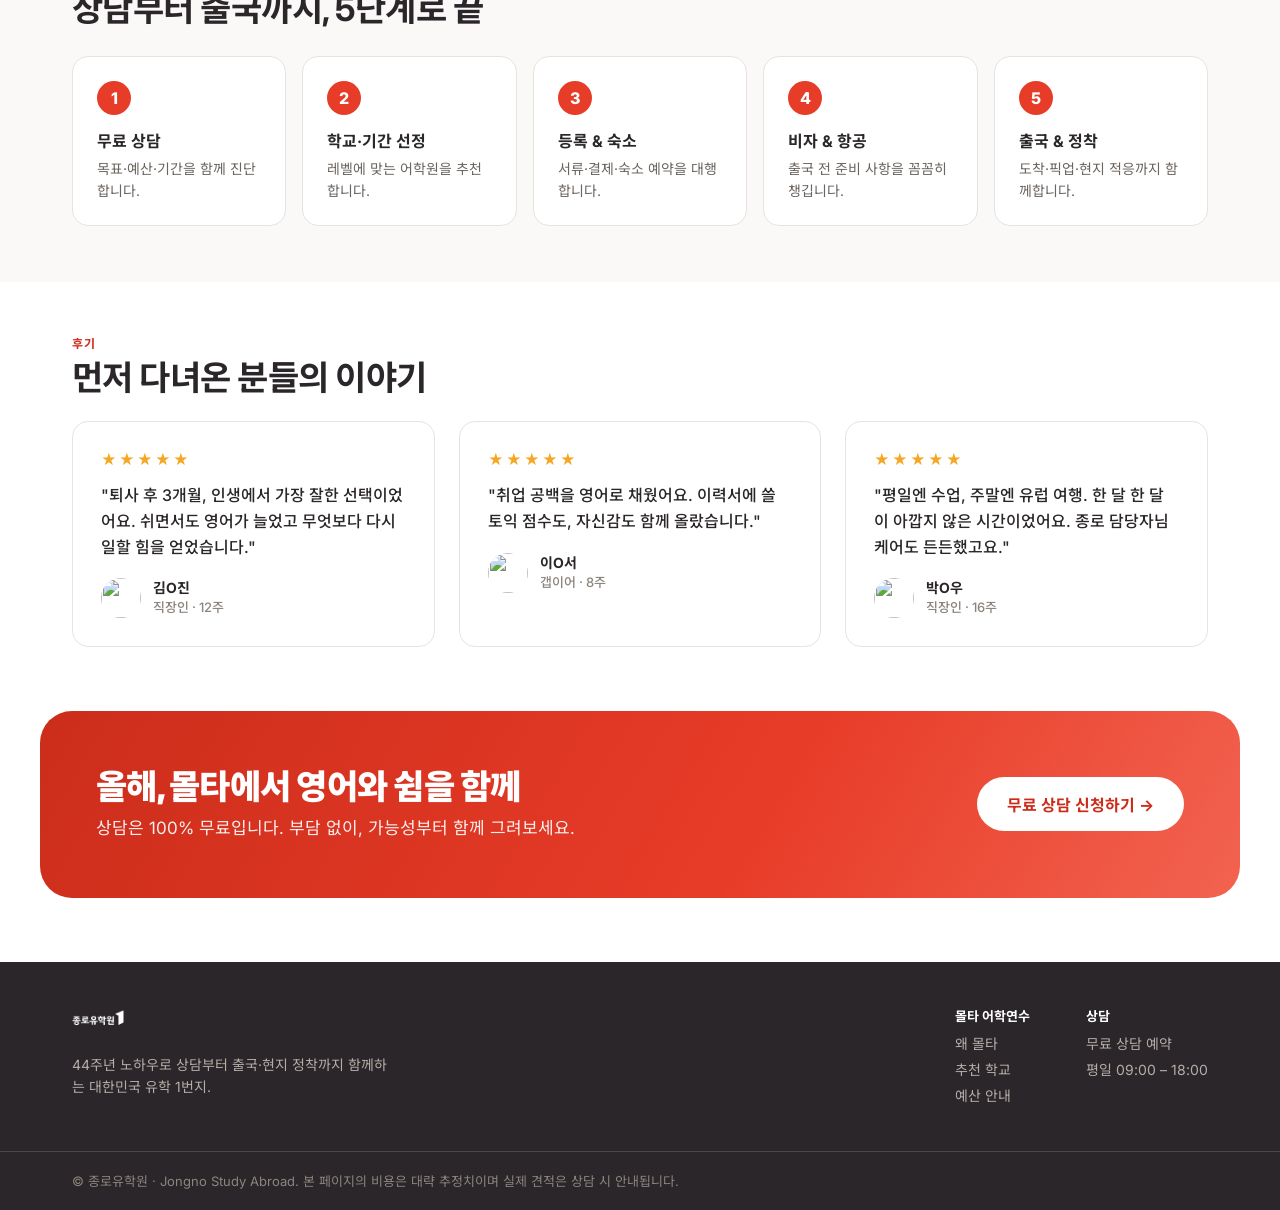
==== commit f7c35e90: "Update 38년 to 44주년" ====
--- a/index.html
+++ b/index.html
@@ -299,7 +299,7 @@
     <div style="padding:8px 0;">
       <div style="font:700 13px/1 var(--font-sans);letter-spacing:0.14em;color:var(--color-primary-600);">MALTA · 어학연수</div>
       <h1 style="font:900 54px/1.08 var(--font-display);letter-spacing:-0.02em;margin:16px 0 0;">휴양과 영어,<br>둘 다 미루지 않기로 했다</h1>
-      <p style="font:400 17px/1.65 var(--font-sans);color:var(--text-secondary);margin:20px 0 0;max-width:460px;">짧게는 한 달, 길게는 반 년. 지중해 한가운데 작은 섬에서 영어가 일상이 되는 경험. 종로유학원이 38년 노하우로 처음부터 끝까지 함께합니다.</p>
+      <p style="font:400 17px/1.65 var(--font-sans);color:var(--text-secondary);margin:20px 0 0;max-width:460px;">짧게는 한 달, 길게는 반 년. 지중해 한가운데 작은 섬에서 영어가 일상이 되는 경험. 종로유학원이 44주년 노하우로 처음부터 끝까지 함께합니다.</p>
       <div style="display:flex;gap:12px;margin-top:30px;flex-wrap:wrap;">
         <a href="https://www.coei.com/info/consult/reserve.php" target="_blank" rel="noopener"><button class="btn btn-cta btn-lg">무료 상담 신청 →</button></a>
         <a href="#budget"><button class="btn btn-secondary btn-lg">예산 살펴보기</button></a>
@@ -307,7 +307,7 @@
       <div style="display:flex;gap:28px;margin-top:34px;">
         <div><div style="font:800 24px/1 var(--font-display);color:var(--text-primary);">300일+</div><div style="font:500 13px/1.4 var(--font-sans);color:var(--text-tertiary);margin-top:6px;">연간 맑은 날</div></div>
         <div><div style="font:800 24px/1 var(--font-display);color:var(--text-primary);">EU·셴겐</div><div style="font:500 13px/1.4 var(--font-sans);color:var(--text-tertiary);margin-top:6px;">가입국</div></div>
-        <div><div style="font:800 24px/1 var(--font-display);color:var(--text-primary);">38년</div><div style="font:500 13px/1.4 var(--font-sans);color:var(--text-tertiary);margin-top:6px;">종로 노하우</div></div>
+        <div><div style="font:800 24px/1 var(--font-display);color:var(--text-primary);">44주년</div><div style="font:500 13px/1.4 var(--font-sans);color:var(--text-tertiary);margin-top:6px;">종로 노하우</div></div>
       </div>
     </div>
     <div style="position:relative;border-radius:24px;overflow:hidden;aspect-ratio:4/5;box-shadow:var(--shadow-lg);">
@@ -677,7 +677,7 @@
   <div class="footer-inner" style="max-width:1200px;margin:0 auto;padding:48px 32px;display:flex;justify-content:space-between;gap:32px;flex-wrap:wrap;">
     <div style="max-width:320px;">
       <img src="assets/logo-white.png" alt="종로유학원" style="height:28px;width:auto;" />
-      <p style="font:400 14px/1.6 var(--font-sans);color:var(--color-neutral-400);margin:16px 0 0;">38년 노하우로 상담부터 출국·현지 정착까지 함께하는 대한민국 유학 1번지.</p>
+      <p style="font:400 14px/1.6 var(--font-sans);color:var(--color-neutral-400);margin:16px 0 0;">44주년 노하우로 상담부터 출국·현지 정착까지 함께하는 대한민국 유학 1번지.</p>
     </div>
     <div style="display:flex;gap:56px;flex-wrap:wrap;">
       <div>
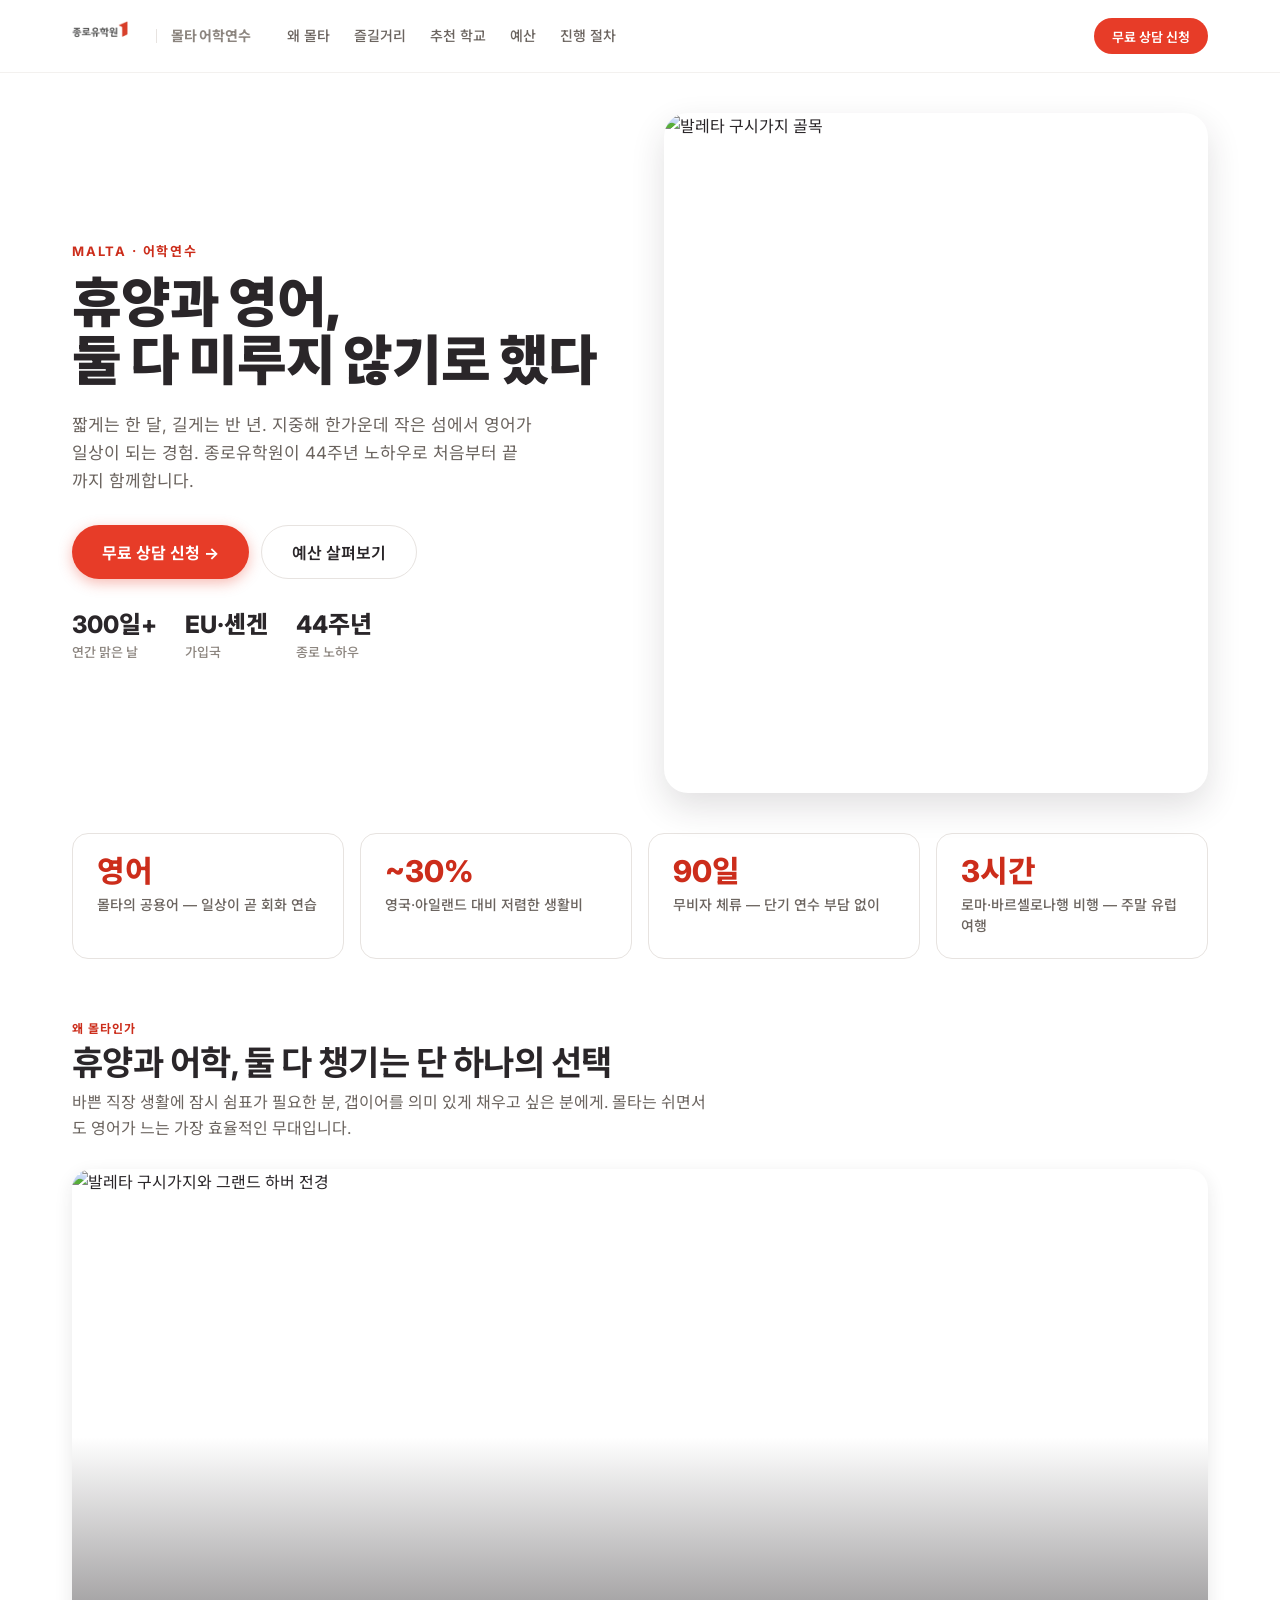
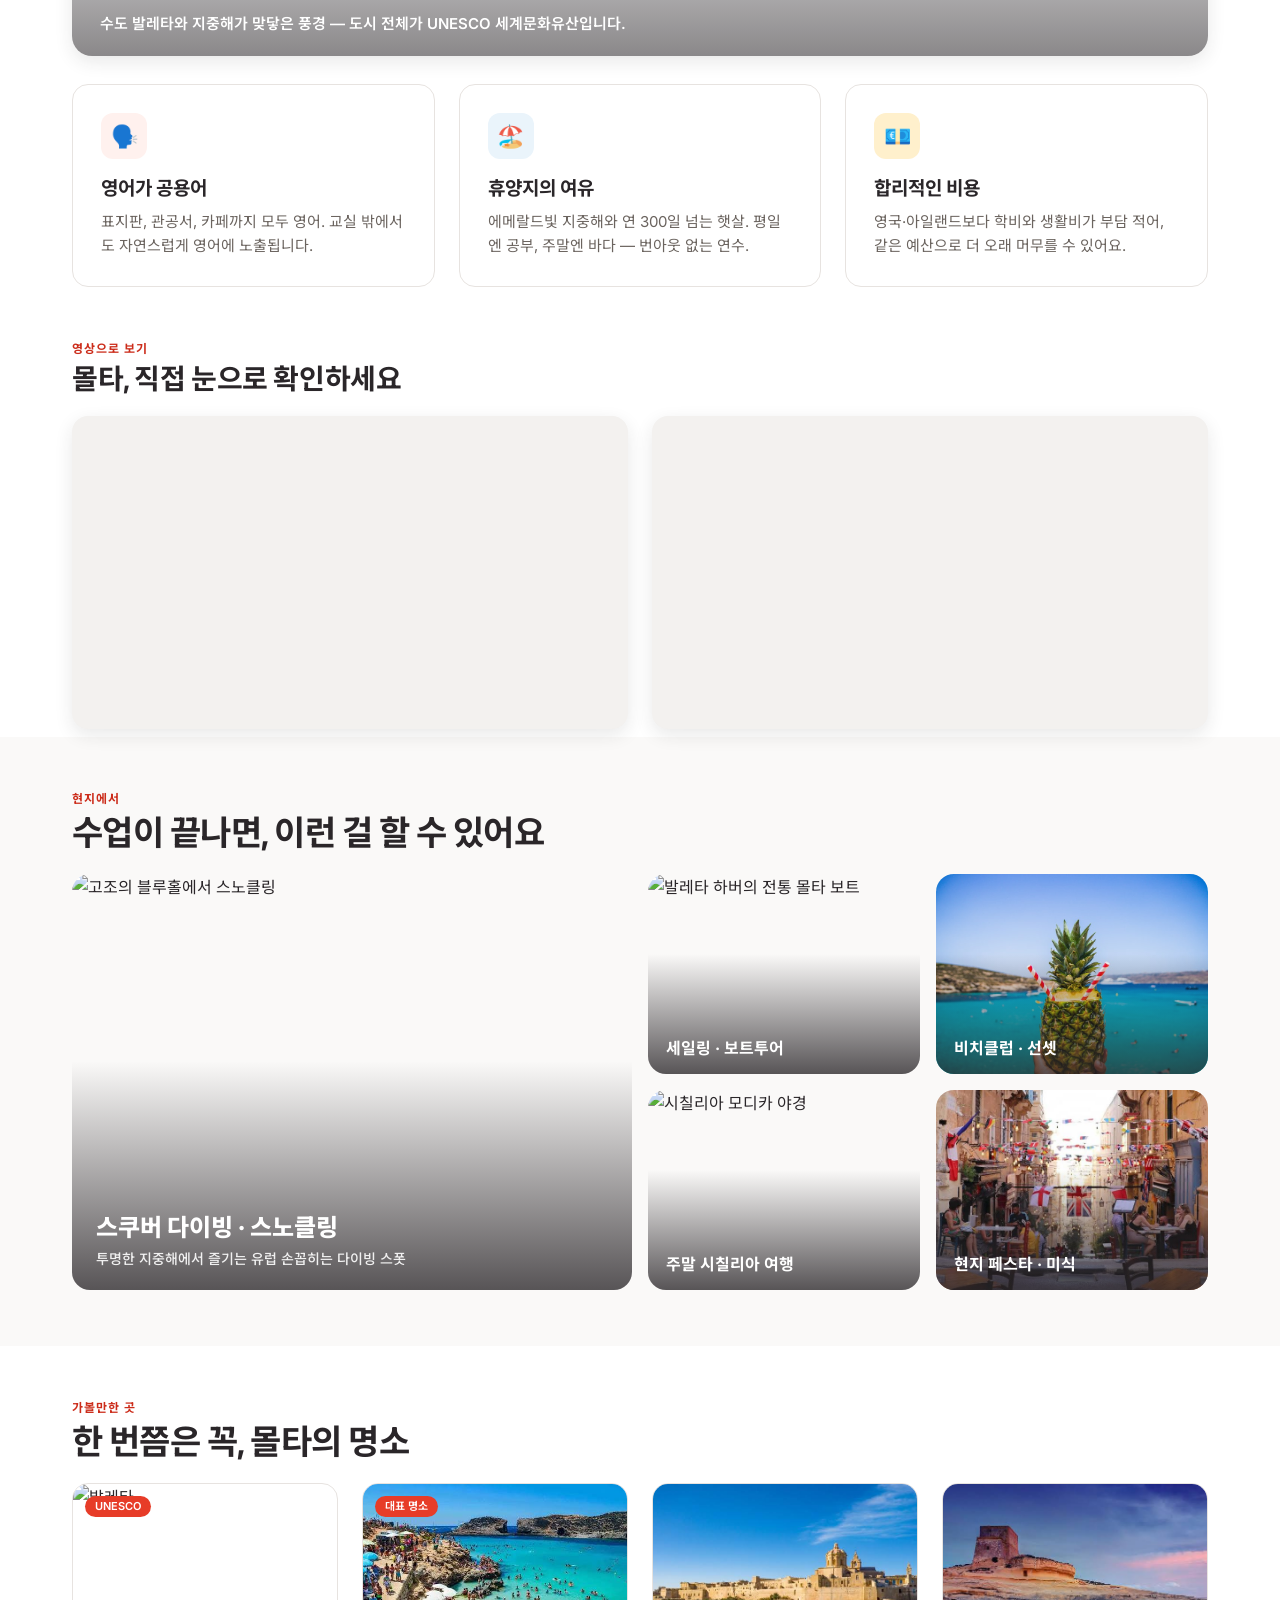
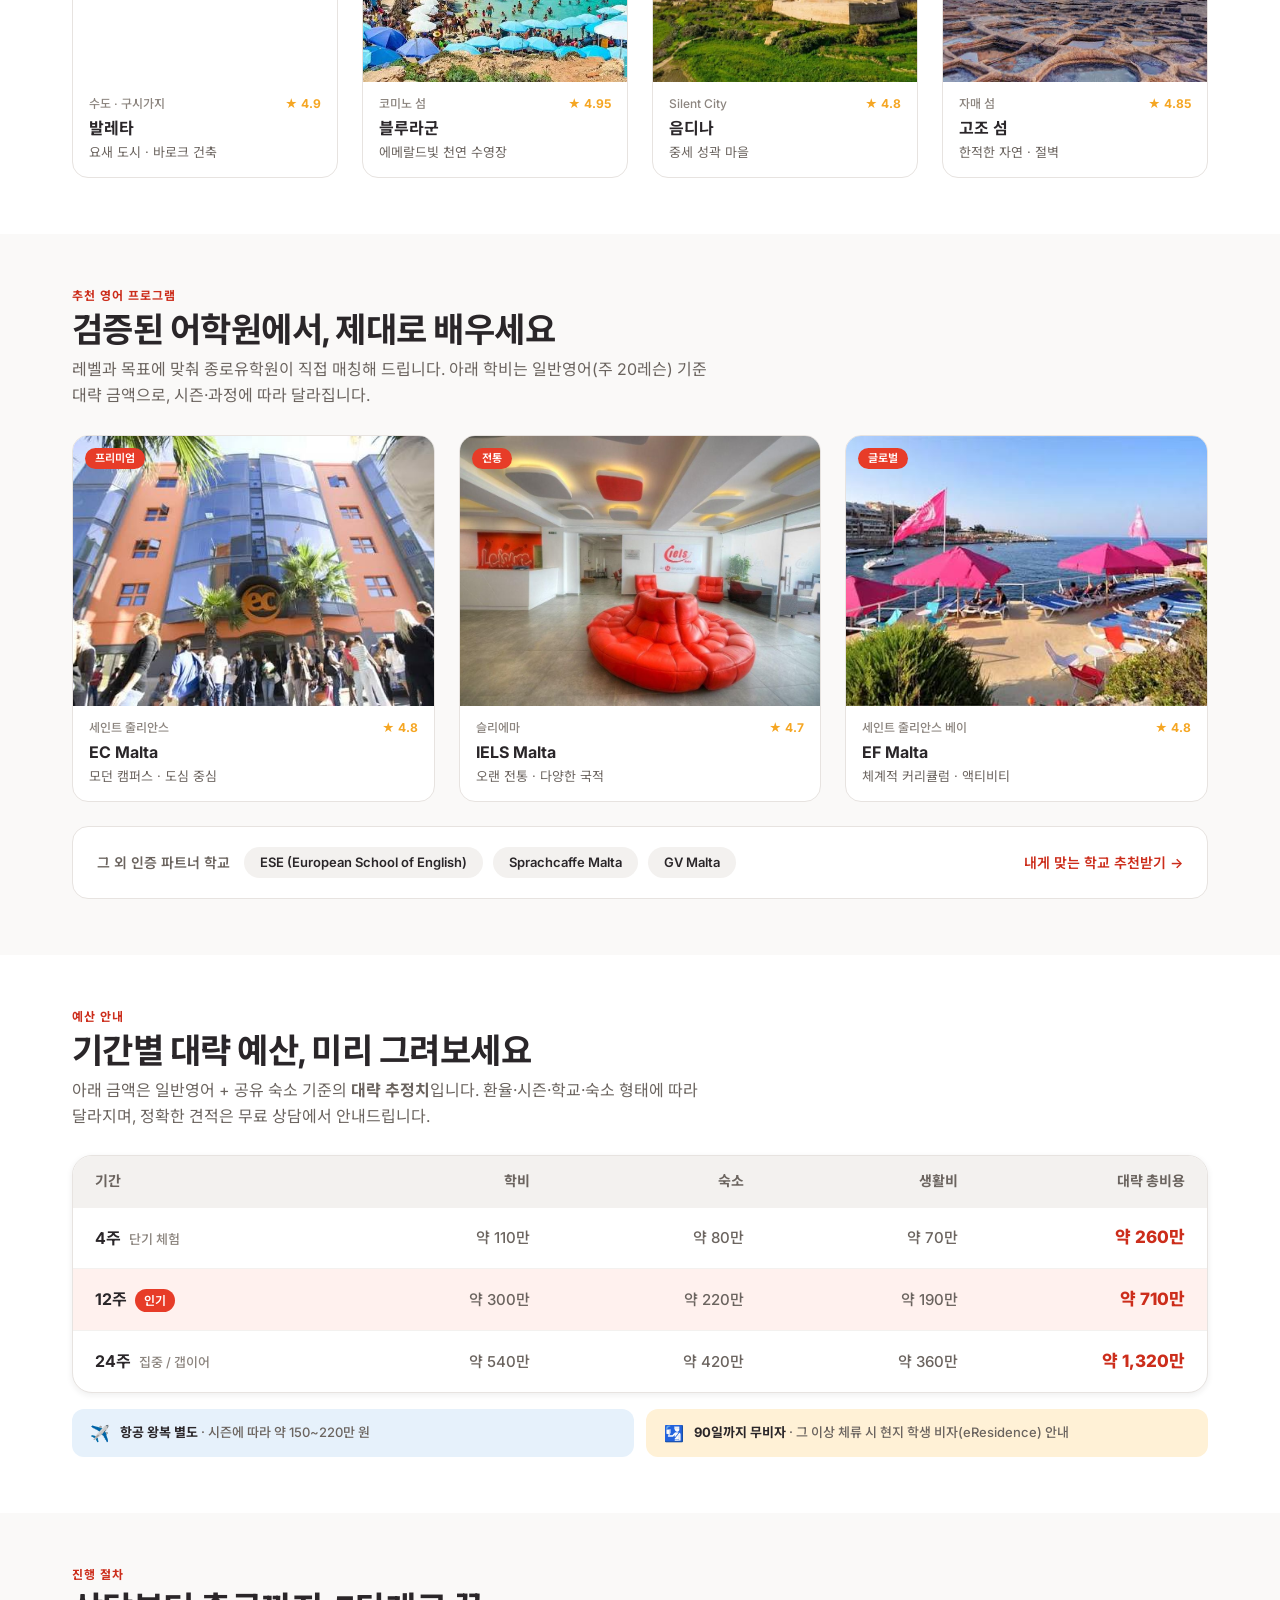
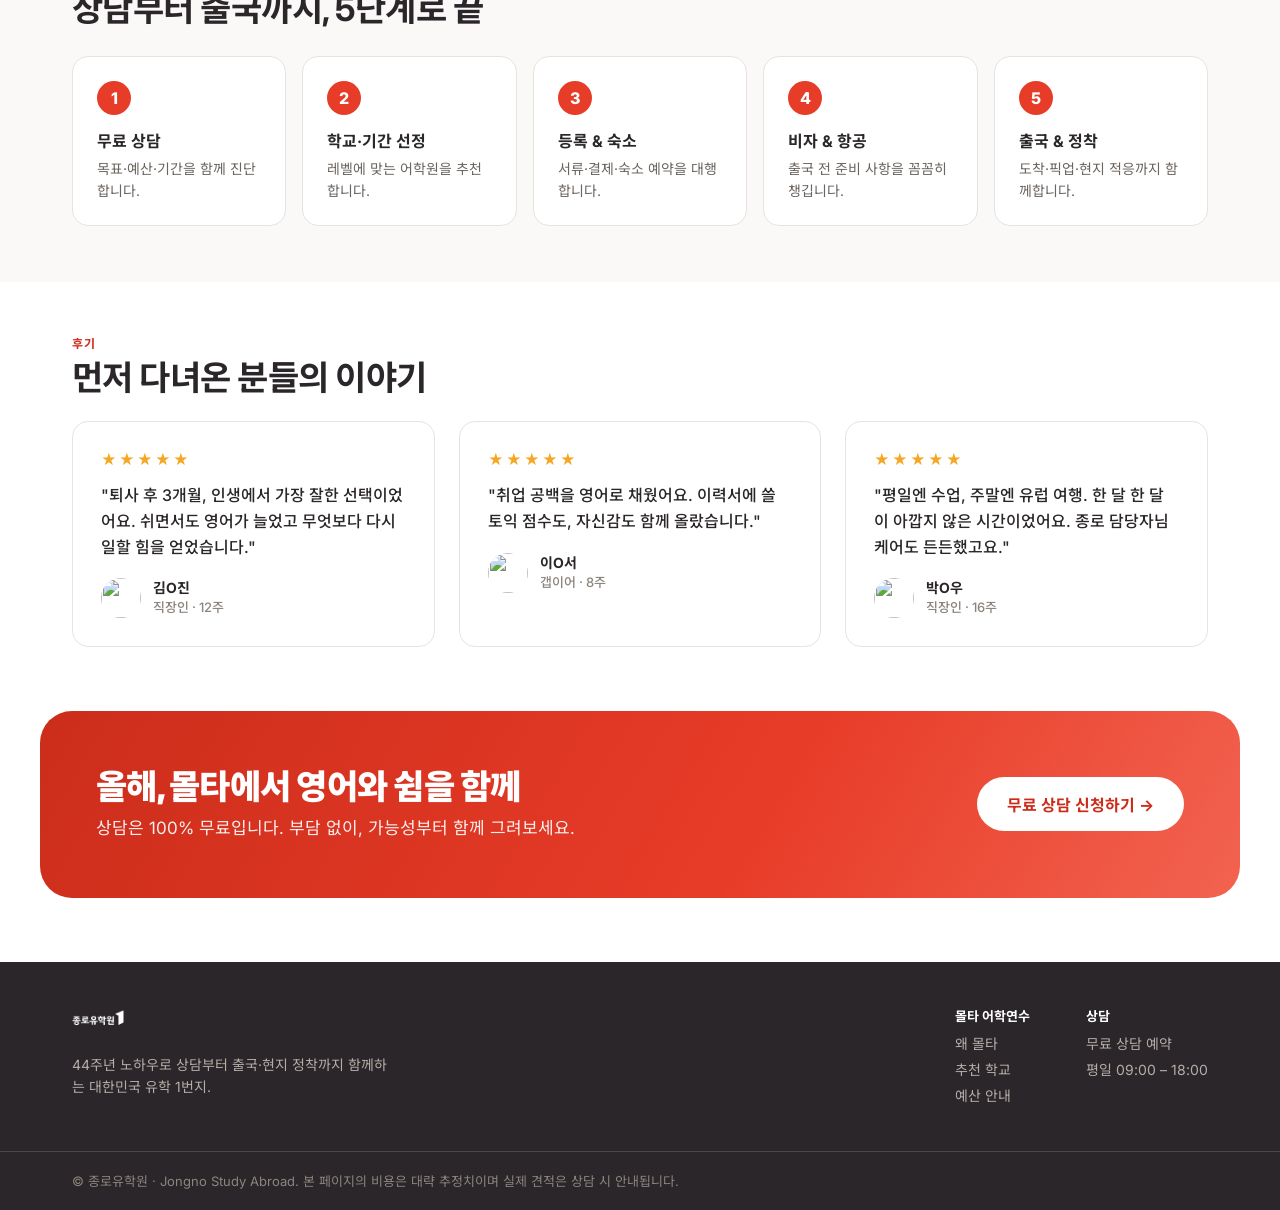
==== commit 28fab1a2: "Redesign mobile budget cards with clean 3-column breakdown" ====
--- a/index.html
+++ b/index.html
@@ -192,39 +192,45 @@
   .budget-table { border-radius: 16px !important; }
   /* 헤더 행 숨김 */
   .budget-table > div:first-child { display: none !important; }
-  /* 각 데이터 행: 그리드 → 플렉스 세로 */
+  /* 각 행: 3열 그리드 */
   .budget-row {
-    display: flex !important;
-    flex-direction: column !important;
-    padding: 18px 20px !important;
-    gap: 6px !important;
+    display: grid !important;
+    grid-template-columns: 1fr 1fr 1fr !important;
+    grid-template-rows: auto auto !important;
+    padding: 20px 16px !important;
+    gap: 0 !important;
+    align-items: center !important;
   }
-  .budget-row > div { padding: 0 !important; text-align: left !important; font-size: 14px !important; }
-  /* 기간 셀 */
-  .budget-row > div:first-child { font-size: 17px !important; margin-bottom: 4px !important; }
-  /* 학비/숙소/생활비 → 한 줄로 */
+  .budget-row > div { padding: 0 !important; text-align: center !important; }
+  /* 기간: 첫 행 전체 너비 */
+  .budget-row > div:first-child {
+    grid-column: 1 / -1 !important;
+    text-align: left !important;
+    font-size: 17px !important;
+    font-weight: 700 !important;
+    padding-bottom: 12px !important;
+    border-bottom: 1px solid var(--border-subtle) !important;
+    margin-bottom: 12px !important;
+  }
+  /* 학비 / 숙소 / 생활비: 레이블 + 금액 세로 */
+  .budget-row > div:nth-child(2)::before { content: "학비"; display: block; font: 500 11px/1 var(--font-sans); color: var(--text-tertiary); margin-bottom: 4px; }
+  .budget-row > div:nth-child(3)::before { content: "숙소"; display: block; font: 500 11px/1 var(--font-sans); color: var(--text-tertiary); margin-bottom: 4px; }
+  .budget-row > div:nth-child(4)::before { content: "생활비"; display: block; font: 500 11px/1 var(--font-sans); color: var(--text-tertiary); margin-bottom: 4px; }
   .budget-row > div:nth-child(2),
   .budget-row > div:nth-child(3),
-  .budget-row > div:nth-child(4) {
-    display: inline !important;
-    color: var(--text-secondary) !important;
-  }
-  .budget-row > div:nth-child(2)::before { content: "학비 "; font-weight: 600; color: var(--text-primary); }
-  .budget-row > div:nth-child(3)::before { content: "  ·  숙소 "; font-weight: 600; color: var(--text-primary); }
-  .budget-row > div:nth-child(4)::before { content: "  ·  생활비 "; font-weight: 600; color: var(--text-primary); }
-  /* 소계 행: 학비~생활비 세 셀을 한 줄 컨테이너로 묶기 */
-  .budget-row::after {
-    display: none;
-  }
-  /* 총비용 셀 강조 */
+  .budget-row > div:nth-child(4) { font: 600 14px/1 var(--font-sans) !important; color: var(--text-secondary) !important; }
+  /* 총비용: 두 번째 행 전체 너비 */
   .budget-row > div:last-child {
-    font-size: 20px !important;
+    grid-column: 1 / -1 !important;
+    text-align: center !important;
+    font-size: 22px !important;
     font-weight: 800 !important;
     color: var(--color-primary-600) !important;
-    margin-top: 6px !important;
-    text-align: left !important;
+    padding-top: 14px !important;
+    margin-top: 14px !important;
+    border-top: 1px solid var(--border-subtle) !important;
   }
-  .budget-row > div:last-child::before { content: "총 "; font-size: 13px; font-weight: 600; color: var(--text-secondary); }
+  .budget-row > div:last-child::before { content: "총 "; font-size: 13px; font-weight: 500; color: var(--text-tertiary); }
 
   /* ── 진행 절차 ── */
   .process-grid { grid-template-columns: 1fr 1fr !important; gap: 10px !important; }
